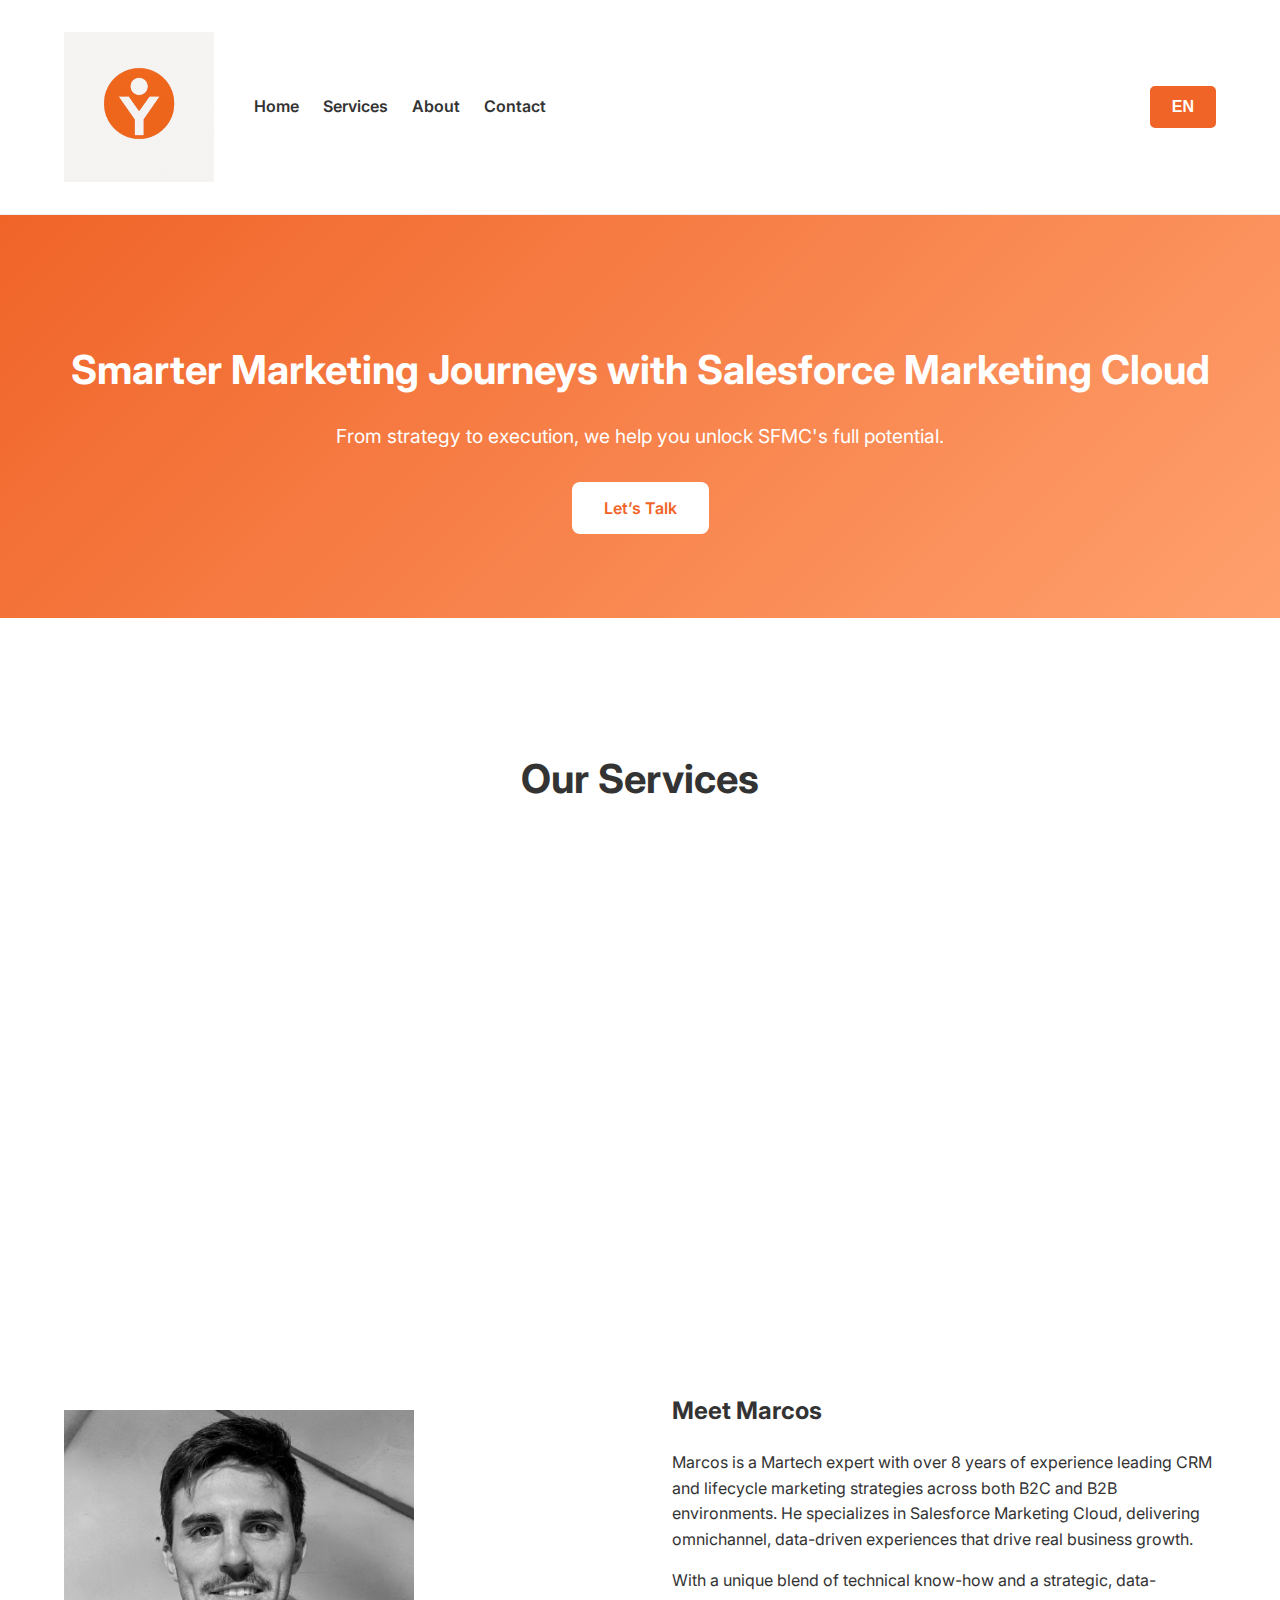
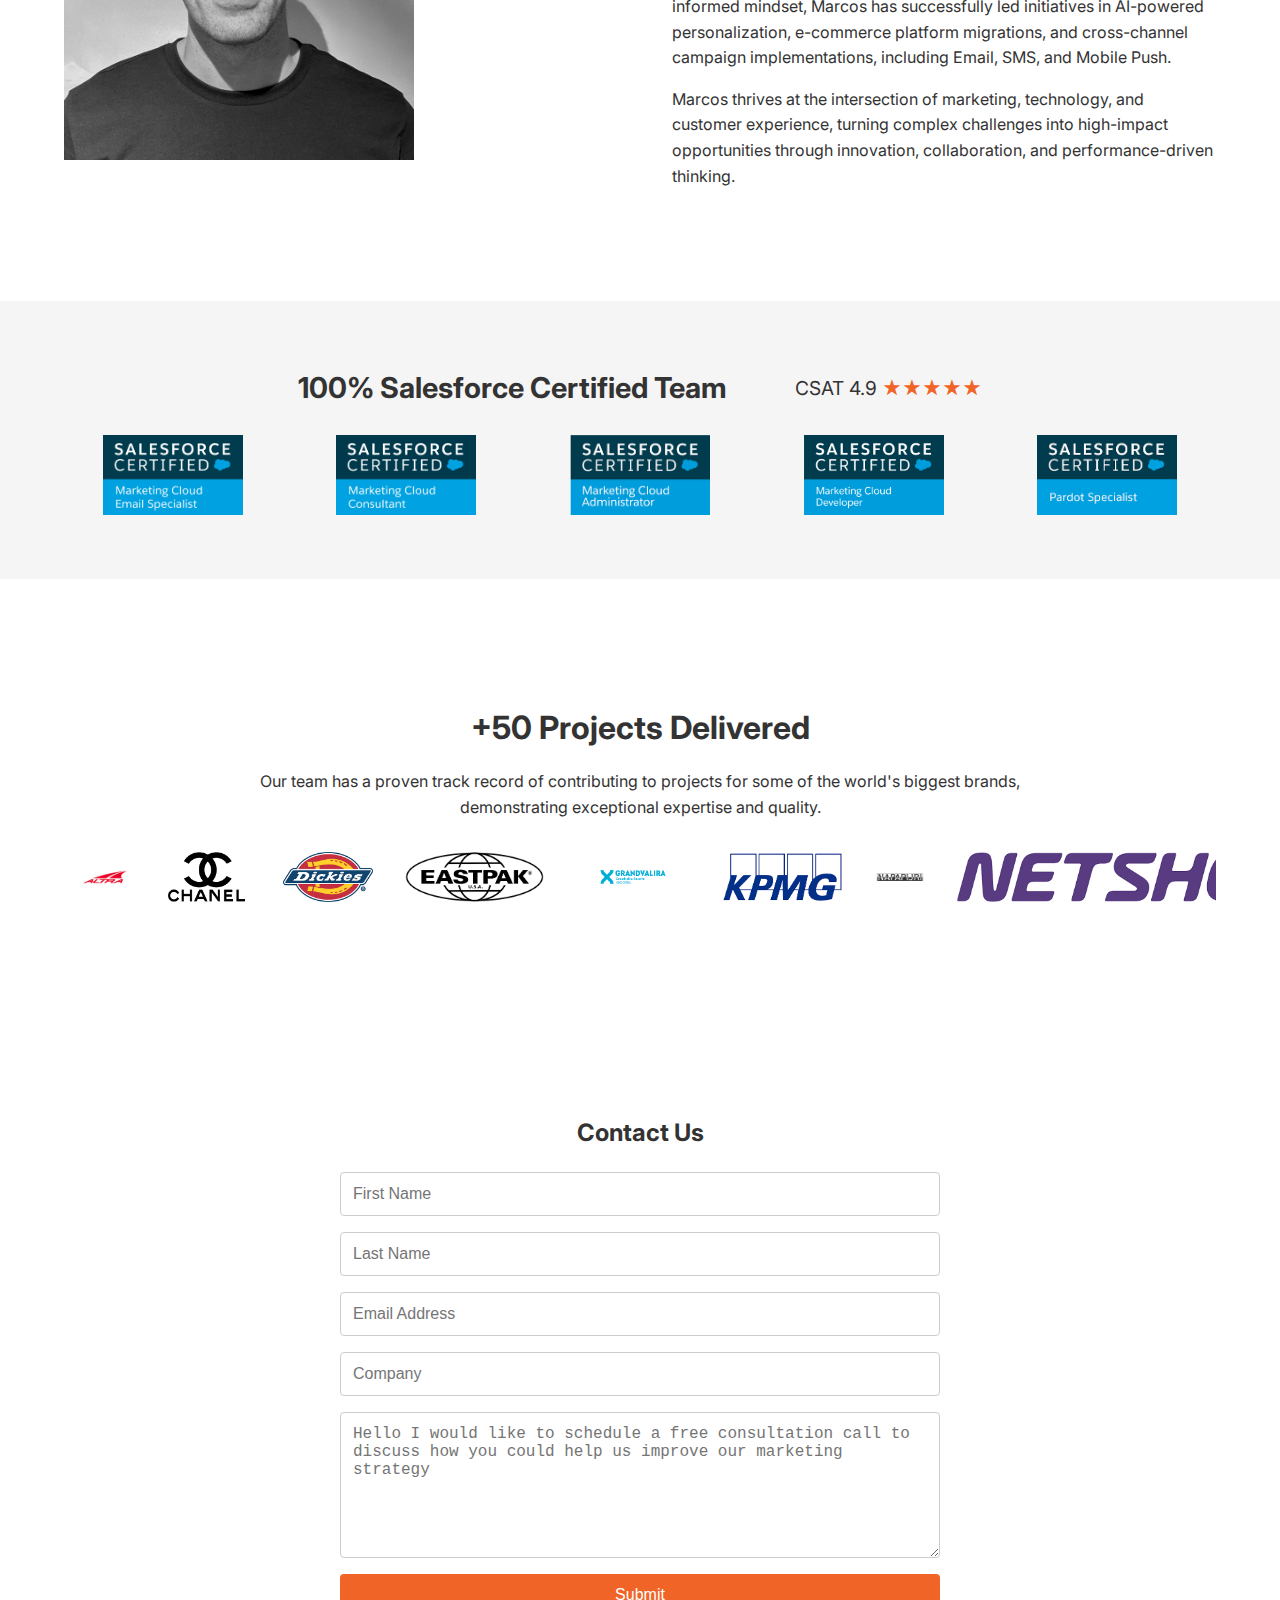
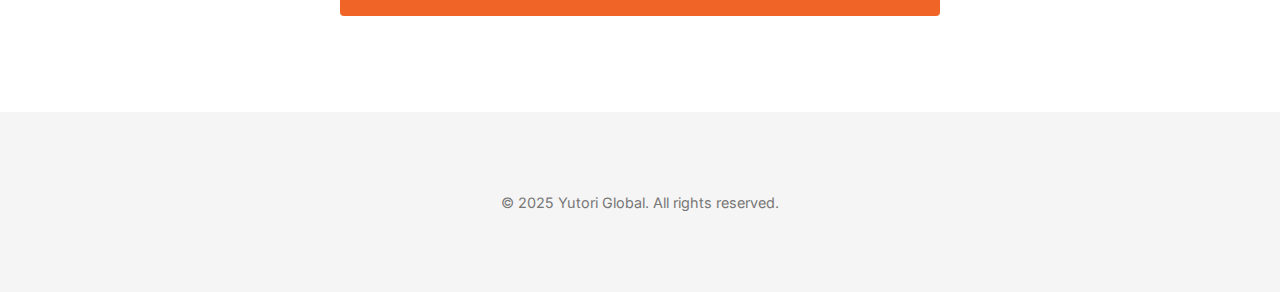
==== index.html @ 1c04e694 "Add files via upload" ====
<!DOCTYPE html>
<html lang="en">
<head>
  <meta charset="UTF-8" />
  <meta name="viewport" content="width=device-width, initial-scale=1.0" />
  <title>Yutori Global</title>
  <!-- Favicon -->
  <link rel="icon" href="assets/Yutori-Global-Logo.png" type="image/png">
  <link rel="stylesheet" href="style.css" />
  <link href="https://fonts.googleapis.com/css2?family=Inter:wght@400;600;700&display=swap" rel="stylesheet">
  <link rel="stylesheet" href="https://cdnjs.cloudflare.com/ajax/libs/font-awesome/6.5.0/css/all.min.css" />
</head>
<body>
  <header>
    <div class="container header-container">
      <img src="assets/Yutori-Global-Logo.png" alt="Yutori Global Logo" class="logo" />
      <nav class="nav">
        <ul class="nav-links">
          <li><a href="#home" data-en="Home" data-es="Inicio">Home</a></li>
          <li><a href="#services" data-en="Services" data-es="Servicios">Services</a></li>
          <li><a href="#about" data-en="About" data-es="Acerca de">About</a></li>
          <li><a href="#contact" data-en="Contact" data-es="Contacto">Contact</a></li>
        </ul>
      </nav>
      <!-- Hamburger Menu Toggle (visible in mobile) -->
      <button class="menu-toggle"><i class="fas fa-bars"></i></button>
      <!-- Language Dropdown -->
      <div class="language-dropdown">
        <button class="dropdown-toggle">EN</button>
        <div class="dropdown-menu">
          <a href="index.html" data-lang="en">English</a>
          <a href="index-es.html" data-lang="es">Español</a>
        </div>
      </div>
    </div>
  </header>

  <!-- HERO SECTION -->
  <section id="home" class="hero">
    <div class="container">
      <h1>
        <!-- Desktop tagline -->
        <span class="hero-text desktop">
          Smarter Marketing Journeys with <span class="highlight" data-en="Salesforce Marketing Cloud" data-es="Salesforce Marketing Cloud">Salesforce Marketing Cloud</span>
        </span>
        <!-- Mobile tagline -->
        <span class="hero-text mobile">
          Smarter Experiences with SFMC
        </span>
      </h1>
      <p data-en="From strategy to execution, we help you unlock SFMC's full potential." data-es="Desde la estrategia hasta la ejecución, te ayudamos a desbloquear todo el potencial de SFMC.">
        From strategy to execution, we help you unlock SFMC's full potential.
      </p>
      <!-- Mobile break for CTA -->
      <br class="mobile-only">
      <!-- "Let's Talk" now scrolls to Contact section -->
      <a href="#contact" class="cta-btn" data-en="Let’s Talk" data-es="Hablemos">
        Let’s Talk
      </a>
    </div>
  </section>

  <!-- SERVICES SECTION (Three cards on desktop) -->
  <section id="services" class="services">
    <div class="container">
      <h2 class="big-title" data-en="Our Services" data-es="Nuestros Servicios">Our Services</h2>
      <div class="service-boxes">
        <div class="service">
          <i class="fas fa-lightbulb service-icon"></i>
          <h3 data-en="SFMC Consulting" data-es="Consultoría SFMC">SFMC Consulting</h3>
          <p data-en="Strategic advice on implementation, product selection, integrations, and customer journey design." data-es="Asesoría estratégica en implementación, selección de productos, integraciones y diseño de recorridos del cliente.">
            Strategic advice on implementation, product selection, integrations, and customer journey design.
          </p>
        </div>
        <div class="service">
          <i class="fas fa-tools service-icon"></i>
          <h3 data-en="Hands-on Implementation" data-es="Implementación Práctica">Hands-on Implementation</h3>
          <p data-en="Journey building, email development, AMPscript, data modeling, and marketing automation setup." data-es="Construcción de recorridos, desarrollo de correos electrónicos, AMPscript, modelado de datos y configuración de automatización de marketing.">
            Journey building, email development, AMPscript, data modeling, and marketing automation setup.
          </p>
        </div>
        <div class="service">
          <i class="fas fa-chalkboard-teacher service-icon"></i>
          <h3 data-en="SFMC Training" data-es="Capacitación SFMC">SFMC Training</h3>
          <p data-en="Training programs designed to empower your team to get the most out of Salesforce Marketing Cloud, ensuring effective and efficient use of the platform." data-es="Programas de capacitación para empoderar a tu equipo a sacar el máximo provecho de Salesforce Marketing Cloud.">
            Training programs designed to empower your team to get the most out of Salesforce Marketing Cloud, ensuring effective and efficient use of the platform.
          </p>
        </div>
      </div>
    </div>
  </section>

  <!-- MEET MARCOS SECTION (Two-column layout on desktop) -->
  <section class="marcos-bio">
    <div class="container bio-container">
      <div class="bio-image">
        <img src="assets/MFB Photo.jpg" alt="Marcos Fontan Balestra" />
      </div>
      <div class="bio-text">
        <h2 data-en="Meet Marcos" data-es="Conoce a Marcos">Meet Marcos</h2>
        <p>
          Marcos is a Martech expert with over 8 years of experience leading CRM and lifecycle marketing strategies across both B2C and B2B environments. He specializes in Salesforce Marketing Cloud, delivering omnichannel, data-driven experiences that drive real business growth.
        </p>
        <p>
          With a unique blend of technical know-how and a strategic, data-informed mindset, Marcos has successfully led initiatives in AI-powered personalization, e-commerce platform migrations, and cross-channel campaign implementations, including Email, SMS, and Mobile Push.
        </p>
        <p>
          Marcos thrives at the intersection of marketing, technology, and customer experience, turning complex challenges into high-impact opportunities through innovation, collaboration, and performance-driven thinking.
        </p>
      </div>
    </div>
  </section>

  <!-- CERTIFICATIONS SECTION -->
  <section class="certifications">
    <div class="container certs-container">
      <div class="cert-header">
        <h2 data-en="100% Salesforce Certified Team" data-es="Equipo 100% Certificado por Salesforce">
          100% Salesforce Certified Team
        </h2>
        <div class="csat">
          <span data-en="CSAT 4.9" data-es="CSAT 4.9">CSAT 4.9</span>
          <span class="stars">★★★★★</span>
        </div>
      </div>
      <div class="cert-images">
        <img src="assets/SFMC Email Specialist.png" alt="Email Specialist" />
        <img src="assets/SFMC Consultant.png" alt="Consultant" />
        <img src="assets/SFMC Administrator.png" alt="Administrator" />
        <img src="assets/SFMC Developer.png" alt="Developer" />
        <img src="assets/SFMC Pardot Specialist.png" alt="Pardot Specialist" />
      </div>
    </div>
  </section>

  <!-- PROJECTS CAROUSEL SECTION -->
  <section class="projects">
    <div class="container">
      <h2 data-en="+50 Projects Delivered" data-es="Más de 50 Proyectos Realizados">
        +50 Projects Delivered
      </h2>
      <p data-en="Our team has a proven track record of contributing to projects for some of the world's biggest brands, demonstrating exceptional expertise and quality." 
         data-es="Nuestro equipo tiene un historial comprobado de contribuciones en proyectos de algunas de las marcas más reconocidas, demostrando una experiencia y calidad excepcionales.">
        Our team has a proven track record of contributing to projects for some of the world's biggest brands, demonstrating exceptional expertise and quality.
      </p>
      <div class="logo-marquee">
        <div class="logo-track">
          <!-- Original Logos -->
          <img src="assets/AltraLogoImage.png" alt="Altra Logo" />
          <img src="assets/ChanelLogoImage.png" alt="Chanel Logo" />
          <img src="assets/DickiesLogoImage.png" alt="Dickies Logo" />
          <img src="assets/EastpakLogoImage.png" alt="Eastpak Logo" />
          <img src="assets/GrandvaliriaLogoImage.png" alt="Grandvaliria Logo" />
          <img src="assets/KPMGLogoImage.png" alt="KPMG Logo" />
          <img src="assets/NapapijriLogoImage.png" alt="Napapijri Logo" />
          <img src="assets/NetshoesLogoImage.png" alt="Netshoes Logo" />
          <img src="assets/OmronLogoImage.png" alt="Omron Logo" />
          <img src="assets/SmartwoolLogoImage.png" alt="Smartwool Logo" />
          <!-- New Logos -->
          <img src="assets/TheNorthFaceLogoImage.png" alt="The North Face Logo" />
          <img src="assets/TimberlandLogoImage.png" alt="Timberland Logo" />
          <img src="assets/TomTomLogoImage.png" alt="TomTom Logo" />
          <img src="assets/VansLogoImage.png" alt="Vans Logo" />
          <img src="assets/WhirlpoolLogoImage.png" alt="Whirlpool Logo" />
          <!-- Duplicate for continuous loop -->
          <img src="assets/AltraLogoImage.png" alt="Altra Logo" />
          <img src="assets/ChanelLogoImage.png" alt="Chanel Logo" />
          <img src="assets/DickiesLogoImage.png" alt="Dickies Logo" />
          <img src="assets/EastpakLogoImage.png" alt="Eastpak Logo" />
          <img src="assets/GrandvaliriaLogoImage.png" alt="Grandvaliria Logo" />
          <img src="assets/KPMGLogoImage.png" alt="KPMG Logo" />
          <img src="assets/NapapijriLogoImage.png" alt="Napapijri Logo" />
          <img src="assets/NetshoesLogoImage.png" alt="Netshoes Logo" />
          <img src="assets/OmronLogoImage.png" alt="Omron Logo" />
          <img src="assets/SmartwoolLogoImage.png" alt="Smartwool Logo" />
          <img src="assets/TheNorthFaceLogoImage.png" alt="The North Face Logo" />
          <img src="assets/TimberlandLogoImage.png" alt="Timberland Logo" />
          <img src="assets/TomTomLogoImage.png" alt="TomTom Logo" />
          <img src="assets/VansLogoImage.png" alt="Vans Logo" />
          <img src="assets/WhirlpoolLogoImage.png" alt="Whirlpool Logo" />
        </div>
      </div>
    </div>
  </section>

  <!-- CONTACT SECTION WITH FORMSPREE -->
  <section id="contact" class="contact">
    <div class="container">
      <h2 data-en="Contact Us" data-es="Contáctanos">Contact Us</h2>
      <form action="https://formspree.io/f/xgvadqjg" method="POST" class="contact-form">
        <div class="form-group">
          <input type="text" name="first_name" placeholder="First Name" required>
        </div>
        <div class="form-group">
          <input type="text" name="last_name" placeholder="Last Name" required>
        </div>
        <div class="form-group">
          <input type="email" name="email" placeholder="Email Address" required>
        </div>
        <div class="form-group">
          <input type="text" name="company" placeholder="Company" required>
        </div>
        <div class="form-group">
          <textarea name="message" maxlength="200" placeholder="Hello I would like to schedule a free consultation call to discuss how you could help us improve our marketing strategy" required></textarea>
        </div>
        <button type="submit">Submit</button>
      </form>
    </div>
  </section>

  <footer>
    <div class="container footer-container">
      <p>&copy; 2025 Yutori Global. All rights reserved.</p>
    </div>
  </footer>

  <!-- Mobile Menu Toggle Script -->
  <script>
    const menuToggle = document.querySelector(".menu-toggle");
    const navUl = document.querySelector(".nav-links");
    menuToggle.addEventListener("click", () => {
      navUl.classList.toggle("active");
    });
    
    // Close the mobile menu when a nav link is clicked
    const navLinks = document.querySelectorAll(".nav-links a");
    navLinks.forEach(link => {
      link.addEventListener("click", () => {
        navUl.classList.remove("active");
      });
    });
  </script>
</body>
</html>
---- style.css ----
/* Smooth scrolling and fixed header offset */
html {
    scroll-behavior: smooth;
    scroll-padding-top: 150px;
  }
  
  /* Language Dropdown Styling */
  .language-dropdown {
    position: relative;
    display: inline-block;
  }
  .language-dropdown .dropdown-toggle {
    padding: 10px 20px;
    font-size: 1rem;
    font-weight: 600;
    color: #fff;
    background-color: #f06428;
    border: 2px solid #f06428;
    border-radius: 5px;
    cursor: pointer;
  }
  .language-dropdown .dropdown-menu {
    display: none;
    position: absolute;
    right: 0;
    background-color: #fff;
    min-width: 120px;
    box-shadow: 0 4px 8px rgba(0,0,0,0.1);
    z-index: 1000;
  }
  .language-dropdown .dropdown-menu a {
    display: block;
    padding: 10px;
    color: #333;
    text-decoration: none;
  }
  .language-dropdown .dropdown-menu a:hover {
    background-color: #f06428;
    color: #fff;
  }
  .language-dropdown:hover .dropdown-menu {
    display: block;
  }
  
  /* General Styles */
  body {
    margin: 0;
    font-family: 'Inter', sans-serif;
    background: #ffffff;
    color: #333;
    line-height: 1.6;
  }
  .container {
    width: 90%;
    max-width: 1200px;
    margin: 0 auto;
    padding: 2rem 0;
  }
  
  /* Header */
  header {
    background: #fff;
    border-bottom: 1px solid #eee;
    position: sticky;
    top: 0;
    z-index: 1000;
  }
  .header-container {
    display: flex;
    justify-content: space-between;
    align-items: center;
  }
  .logo {
    height: 150px;
    width: 150px;
  }
  @media (max-width: 767px) {
    .logo {
      height: 100px;
      width: 100px;
    }
  }
  
  /* Navigation */
  .nav {
    flex: 1;
  }
  .nav-links {
    list-style: none;
    display: flex;
    gap: 1.5rem;
  }
  .nav-links a {
    text-decoration: none;
    color: #333;
    font-weight: 600;
  }
  .nav-links a:hover {
    color: #f06428;
    text-decoration: underline;
  }
  /* Hamburger Menu */
  .menu-toggle {
    display: none;
    background: none;
    border: none;
    font-size: 1.5rem;
    cursor: pointer;
  }
  @media (max-width: 767px) {
    .menu-toggle {
      display: block;
    }
    .nav-links {
      display: none;
      flex-direction: column;
      position: absolute;
      top: 100%;
      left: 0;
      width: 100%;
      background: #fff;
      padding: 1rem 0;
      border-top: 1px solid #eee;
    }
    .nav-links.active {
      display: flex;
    }
  }
  
  /* Hero Section */
  .hero {
    background: linear-gradient(135deg, #f06428, #ffa06d);
    color: #fff;
    padding: 4rem 0;
    text-align: center;
  }
  .hero h1 {
    font-size: 2.5rem;
    margin-bottom: 1rem;
  }
  .hero p {
    font-size: 1.2rem;
  }
  .hero-text.mobile {
    display: none;
  }
  @media (max-width: 767px) {
    .hero-text.desktop {
      display: none;
    }
    .hero-text.mobile {
      display: inline;
      font-size: 2rem;
    }
    /* Additional break before CTA on mobile */
    .mobile-only {
      display: block;
    }
  }
  .cta-btn {
    margin-top: 1rem;
    padding: 1rem 2rem;
    background: #fff;
    color: #f06428;
    border-radius: 8px;
    font-weight: 600;
    text-decoration: none;
    transition: background 0.3s, color 0.3s;
  }
  .cta-btn:hover {
    background: #f06428;
    color: #fff;
  }
  
  /* Services Section */
  .services {
    background: #fff;
    padding: 4rem 0;
    text-align: center;
  }
  .big-title {
    font-size: 2.5rem;
    margin-bottom: 2rem;
  }
  .service-boxes {
    display: flex;
    flex-direction: column;
    gap: 2rem;
    margin-top: 2rem;
    opacity: 0;
    transform: translateY(20px);
    animation: fadeSlideUp 1s ease forwards;
  }
  @keyframes fadeSlideUp {
    to {
      opacity: 1;
      transform: translateY(0);
    }
  }
  .service {
    background: #f9f9f9;
    padding: 2rem;
    border-radius: 12px;
    box-shadow: 0 2px 6px rgba(0,0,0,0.05);
    transition: transform 0.3s ease, box-shadow 0.3s ease;
  }
  .service:hover {
    transform: translateY(-5px);
    box-shadow: 0 4px 12px rgba(0,0,0,0.1);
  }
  .service-icon {
    font-size: 3rem;
    color: #f06428;
    margin-bottom: 1rem;
  }
  .service h3 {
    color: #f06428;
    margin-bottom: 1rem;
  }
  /* Desktop: three-column layout for services */
  @media (min-width: 768px) {
    .service-boxes {
      flex-direction: row;
      gap: 2rem;
    }
    .service {
      flex: 1;
    }
  }
  
  /* Marcos Bio Section (Two-column on desktop) */
  .marcos-bio {
    padding: 4rem 0;
  }
  .bio-container {
    display: flex;
    flex-direction: column;
    align-items: center;
    text-align: left;
    gap: 2rem;
  }
  @media (min-width: 768px) {
    .bio-container {
      flex-direction: row;
      justify-content: space-between;
    }
    .bio-image, .bio-text {
      flex: 1;
    }
    .bio-image img {
      width: 350px;
      height: 350px;
      object-fit: cover;
    }
    .bio-text {
      padding-left: 2rem;
    }
  }
  /* Mobile adjustment for Marcos Bio: smaller image */
  @media (max-width: 767px) {
    .bio-image img {
      width: 200px;
      height: 200px;
    }
  }
  
  /* Certifications Section */
  .certifications {
    background: #f5f5f5;
    padding: 2rem 0;
    text-align: center;
  }
  .certs-container {
    display: flex;
    flex-direction: column;
    gap: 1rem;
  }
  /* Increase desktop gap between title and CSAT to 1.8cm */
  .cert-header {
    display: flex;
    align-items: center;
    justify-content: center;
    gap: 1.8cm;
    margin-bottom: 0.5rem;
  }
  .cert-header h2 {
    margin: 0;
    font-size: 1.8rem;
  }
  .csat {
    display: flex;
    align-items: center;
    font-size: 1.2rem;
    margin: 0;
  }
  .csat .stars {
    margin-left: 0.3rem;
    color: #f06428;
  }
  /* Certifications images as cards */
  .cert-images {
    display: flex;
    flex-wrap: wrap;
    justify-content: center;
    gap: 1rem;
  }
  .cert-images img {
    height: 80px;
    object-fit: contain;
    flex: 1 1 100px;
  }
  /* Mobile: grid layout with 2 columns for certifications */
  @media (max-width: 767px) {
    .cert-images {
      display: grid;
      grid-template-columns: repeat(2, 1fr);
      gap: 1rem;
    }
    .cert-images img:nth-child(odd):last-child {
      grid-column: 1 / span 2;
      justify-self: center;
    }
    .cert-header {
      flex-direction: column;
      align-items: center;
      gap: 0.5rem;
    }
  }
  
  /* Projects Carousel Section */
  .projects {
    background: #fff;
    padding: 4rem 0;
    text-align: center;
  }
  .projects h2 {
    font-size: 2rem;
    margin-bottom: 1rem;
  }
  .projects p {
    max-width: 800px;
    margin: 0 auto 2rem;
  }
  .logo-marquee {
    overflow: hidden;
    position: relative;
  }
  .logo-track {
    display: flex;
    align-items: center;
    width: max-content;
    animation: scrollLogo 20s linear infinite;
  }
  .logo-track img {
    margin: 0 1rem;
    height: 50px;
    object-fit: contain;
  }
  @keyframes scrollLogo {
    0% { transform: translateX(0); }
    100% { transform: translateX(-50%); }
  }
  @media (max-width: 767px) {
    .logo-track {
      animation-duration: 20s;
    }
    .logo-track img {
      margin: 0 0.5rem;
      height: 40px;
    }
  }
  
  /* About Section (Cards styled, three columns on desktop) */
  .about {
    background: #f5f5f5;
    padding: 4rem 0;
    text-align: center;
  }
  .about-grid {
    display: flex;
    flex-direction: column;
    gap: 2rem;
    margin-top: 2rem;
  }
  .about-block {
    background: #fff;
    padding: 2.5rem;
    border-radius: 12px;
    box-shadow: 0 4px 8px rgba(0,0,0,0.1);
  }
  .about-block h3 {
    color: #f06428;
    margin-bottom: 1rem;
  }
  .about p {
    margin: 0;
  }
  @media (min-width: 768px) {
    .about-grid {
      flex-direction: row;
      justify-content: space-between;
    }
    .about-block {
      flex: 1 1 calc(33.333% - 1rem);
    }
  }
  
  /* Contact Section (Form styling) */
  .contact {
    background: #fff;
    padding: 4rem 0;
    text-align: center;
  }
  .contact-form {
    max-width: 600px;
    margin: 0 auto;
    display: grid;
    gap: 1rem;
  }
  .contact-form .form-group {
    display: flex;
    flex-direction: column;
  }
  .contact-form input,
  .contact-form textarea {
    padding: 0.75rem;
    border: 1px solid #ccc;
    border-radius: 4px;
    font-size: 1rem;
  }
  .contact-form textarea {
    resize: vertical;
    min-height: 120px;
  }
  .contact-form button {
    padding: 0.75rem;
    background-color: #f06428;
    color: #fff;
    border: none;
    border-radius: 4px;
    font-size: 1rem;
    cursor: pointer;
    transition: background-color 0.3s;
  }
  .contact-form button:hover {
    background-color: #d9501c;
  }
  
  /* Footer */
  footer {
    background: #f5f5f5;
    text-align: center;
    padding: 2rem 0;
    font-size: 0.9rem;
    color: #777;
  }
  
  /* Reduce white space between sections on mobile by half */
  @media (max-width: 767px) {
    .hero, .services, .marcos-bio, .certifications, .projects, .about, .contact {
      padding: 2rem 0;
    }
  }
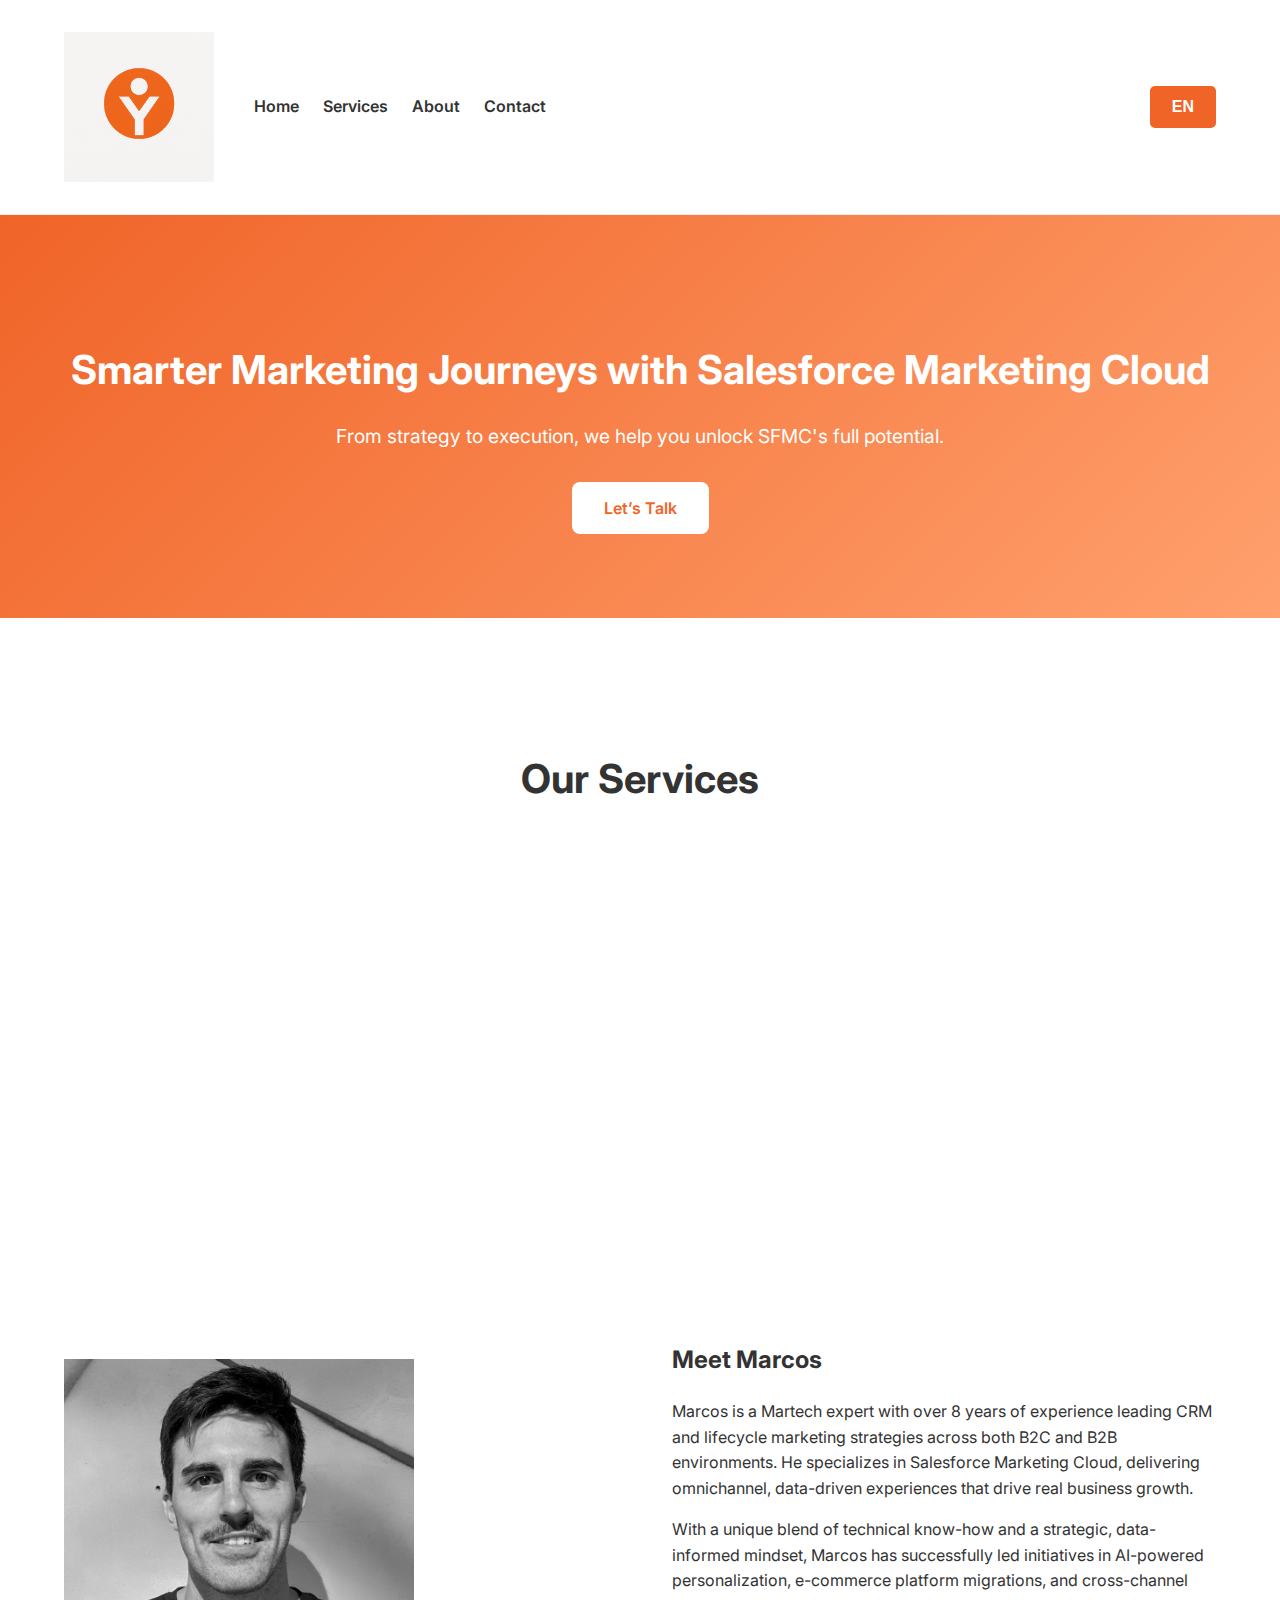
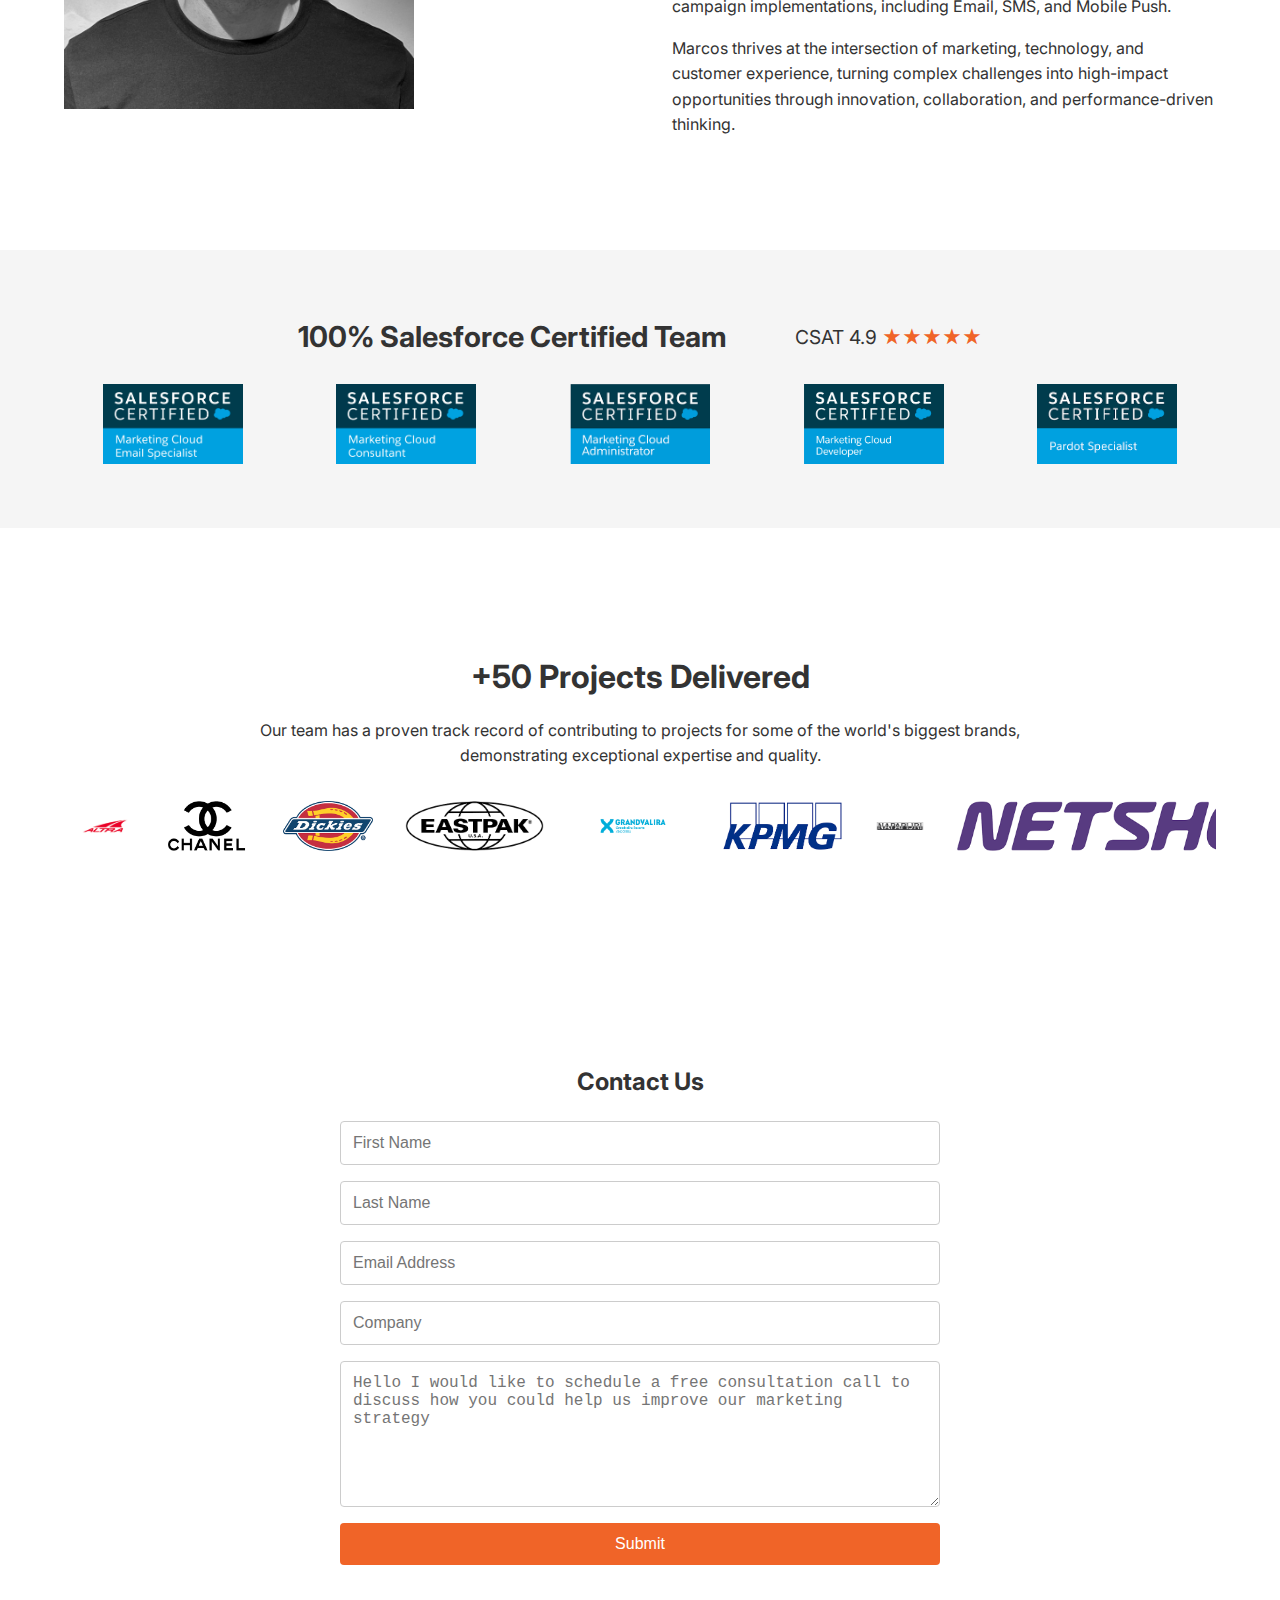
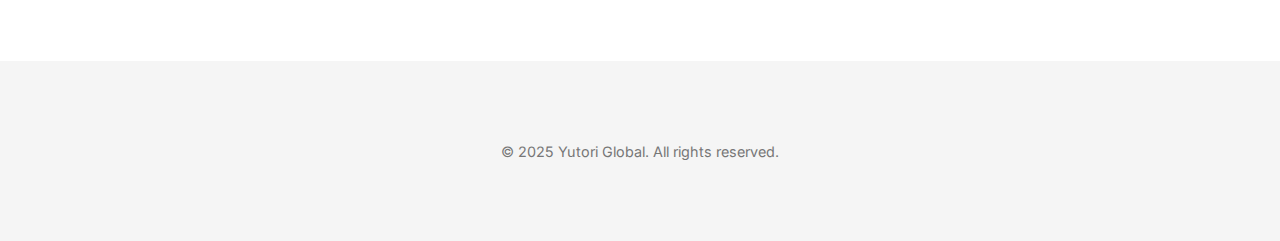
==== commit afefc2b7: "Add files via upload" ====
--- a/index.html
+++ b/index.html
@@ -48,7 +48,8 @@
           Smarter Experiences with SFMC
         </span>
       </h1>
-      <p data-en="From strategy to execution, we help you unlock SFMC's full potential." data-es="Desde la estrategia hasta la ejecución, te ayudamos a desbloquear todo el potencial de SFMC.">
+      <p data-en="From strategy to execution, we help you unlock SFMC's full potential." 
+         data-es="Desde la estrategia hasta la ejecución, te ayudamos a desbloquear todo el potencial de SFMC.">
         From strategy to execution, we help you unlock SFMC's full potential.
       </p>
       <!-- Mobile break for CTA -->
@@ -60,7 +61,7 @@
     </div>
   </section>
 
-  <!-- SERVICES SECTION (Three cards on desktop) -->
+  <!-- SERVICES SECTION (Three cards: Consulting, Implementation, Training) -->
   <section id="services" class="services">
     <div class="container">
       <h2 class="big-title" data-en="Our Services" data-es="Nuestros Servicios">Our Services</h2>
@@ -68,22 +69,25 @@
         <div class="service">
           <i class="fas fa-lightbulb service-icon"></i>
           <h3 data-en="SFMC Consulting" data-es="Consultoría SFMC">SFMC Consulting</h3>
-          <p data-en="Strategic advice on implementation, product selection, integrations, and customer journey design." data-es="Asesoría estratégica en implementación, selección de productos, integraciones y diseño de recorridos del cliente.">
+          <p data-en="Strategic advice on implementation, product selection, integrations, and customer journey design." 
+             data-es="Asesoría estratégica en implementación, selección de productos, integraciones y diseño de recorridos del cliente.">
             Strategic advice on implementation, product selection, integrations, and customer journey design.
           </p>
         </div>
         <div class="service">
           <i class="fas fa-tools service-icon"></i>
           <h3 data-en="Hands-on Implementation" data-es="Implementación Práctica">Hands-on Implementation</h3>
-          <p data-en="Journey building, email development, AMPscript, data modeling, and marketing automation setup." data-es="Construcción de recorridos, desarrollo de correos electrónicos, AMPscript, modelado de datos y configuración de automatización de marketing.">
+          <p data-en="Journey building, email development, AMPscript, data modeling, and marketing automation setup." 
+             data-es="Construcción de recorridos, desarrollo de correos electrónicos, AMPscript, modelado de datos y configuración de automatización de marketing.">
             Journey building, email development, AMPscript, data modeling, and marketing automation setup.
           </p>
         </div>
         <div class="service">
           <i class="fas fa-chalkboard-teacher service-icon"></i>
           <h3 data-en="SFMC Training" data-es="Capacitación SFMC">SFMC Training</h3>
-          <p data-en="Training programs designed to empower your team to get the most out of Salesforce Marketing Cloud, ensuring effective and efficient use of the platform." data-es="Programas de capacitación para empoderar a tu equipo a sacar el máximo provecho de Salesforce Marketing Cloud.">
-            Training programs designed to empower your team to get the most out of Salesforce Marketing Cloud, ensuring effective and efficient use of the platform.
+          <p data-en="Training programs designed to empower your team to get the most out of Salesforce Marketing Cloud." 
+             data-es="Programas de capacitación para empoderar a tu equipo a sacar el máximo provecho de Salesforce Marketing Cloud.">
+            Training programs designed to empower your team to get the most out of Salesforce Marketing Cloud.
           </p>
         </div>
       </div>
--- a/style.css
+++ b/style.css
@@ -256,7 +256,6 @@
       padding-left: 2rem;
     }
   }
-  /* Mobile adjustment for Marcos Bio: smaller image */
   @media (max-width: 767px) {
     .bio-image img {
       width: 200px;
@@ -275,7 +274,7 @@
     flex-direction: column;
     gap: 1rem;
   }
-  /* Increase desktop gap between title and CSAT to 1.8cm */
+  /* Desktop: gap between title and CSAT of 1.8cm */
   .cert-header {
     display: flex;
     align-items: center;
@@ -370,7 +369,7 @@
     }
   }
   
-  /* About Section (Cards styled, three columns on desktop) */
+  /* About Section (Styled as cards, three columns on desktop) */
   .about {
     background: #f5f5f5;
     padding: 4rem 0;
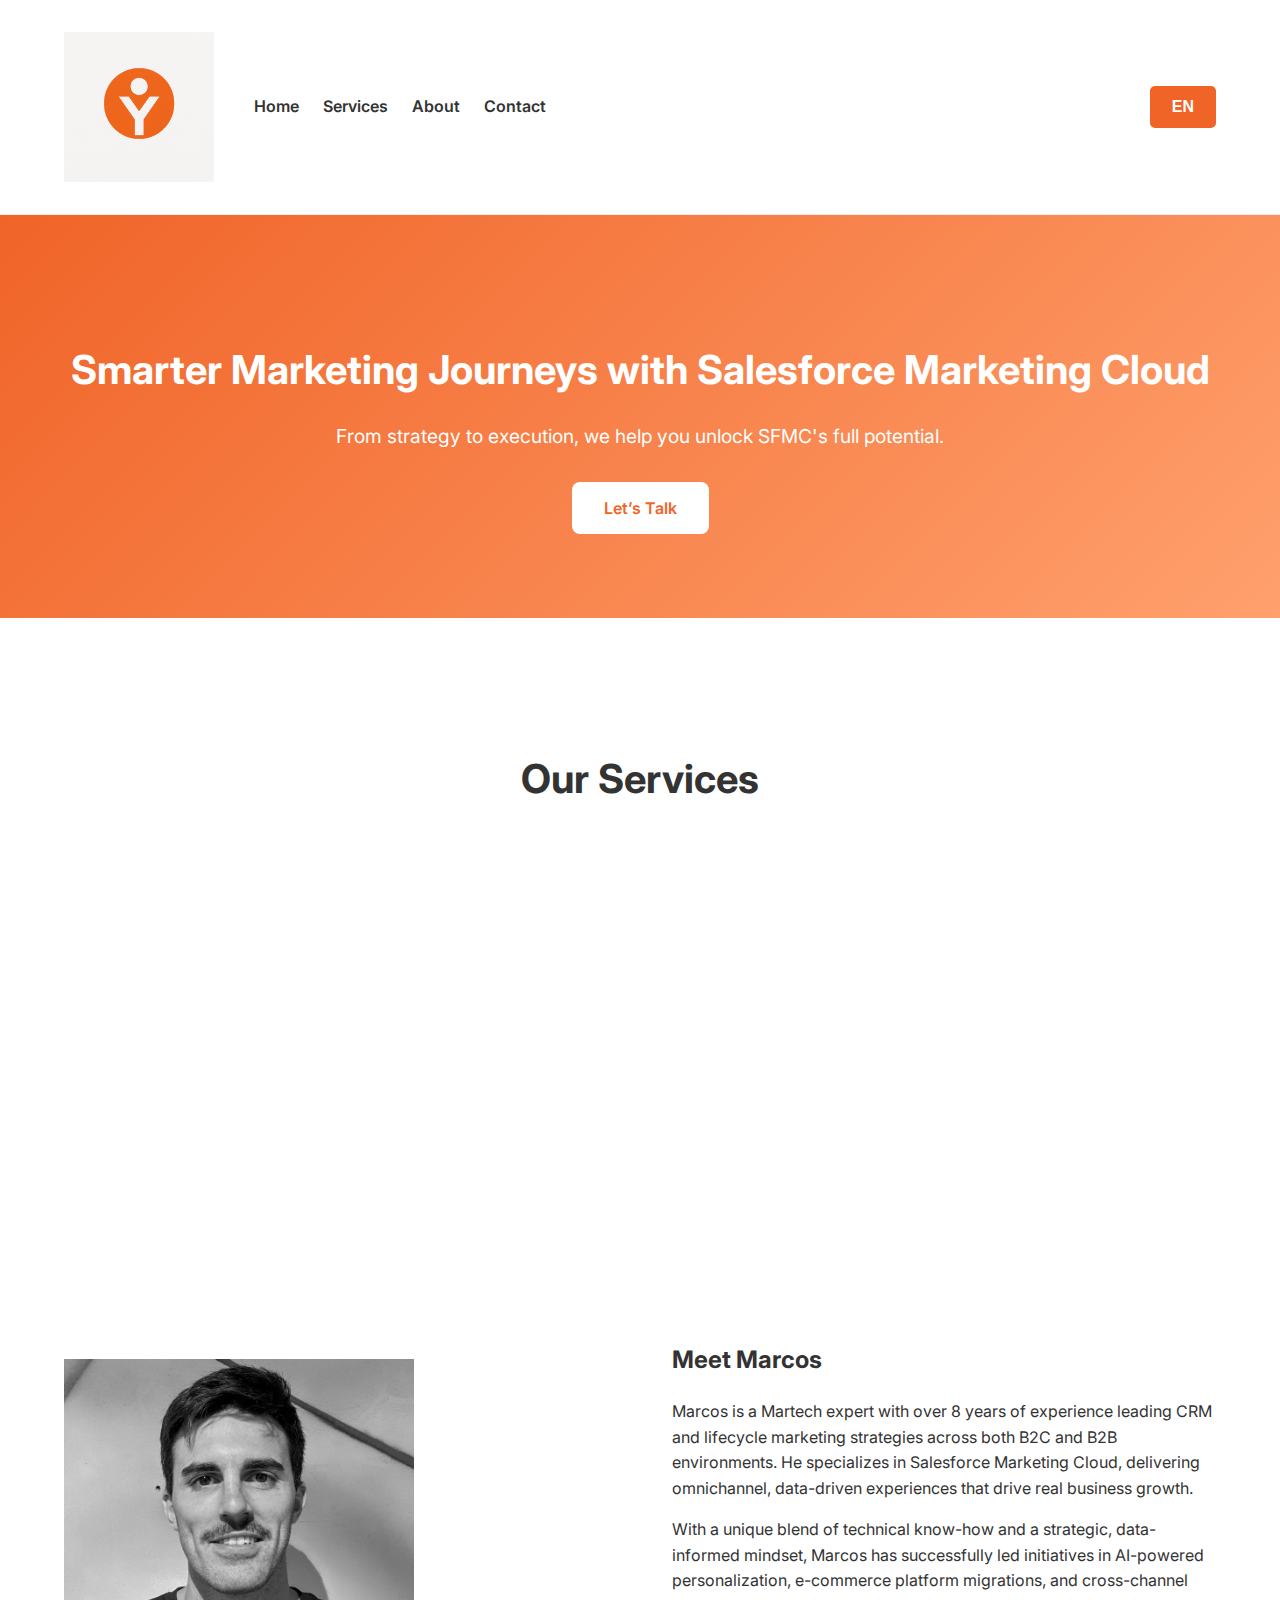
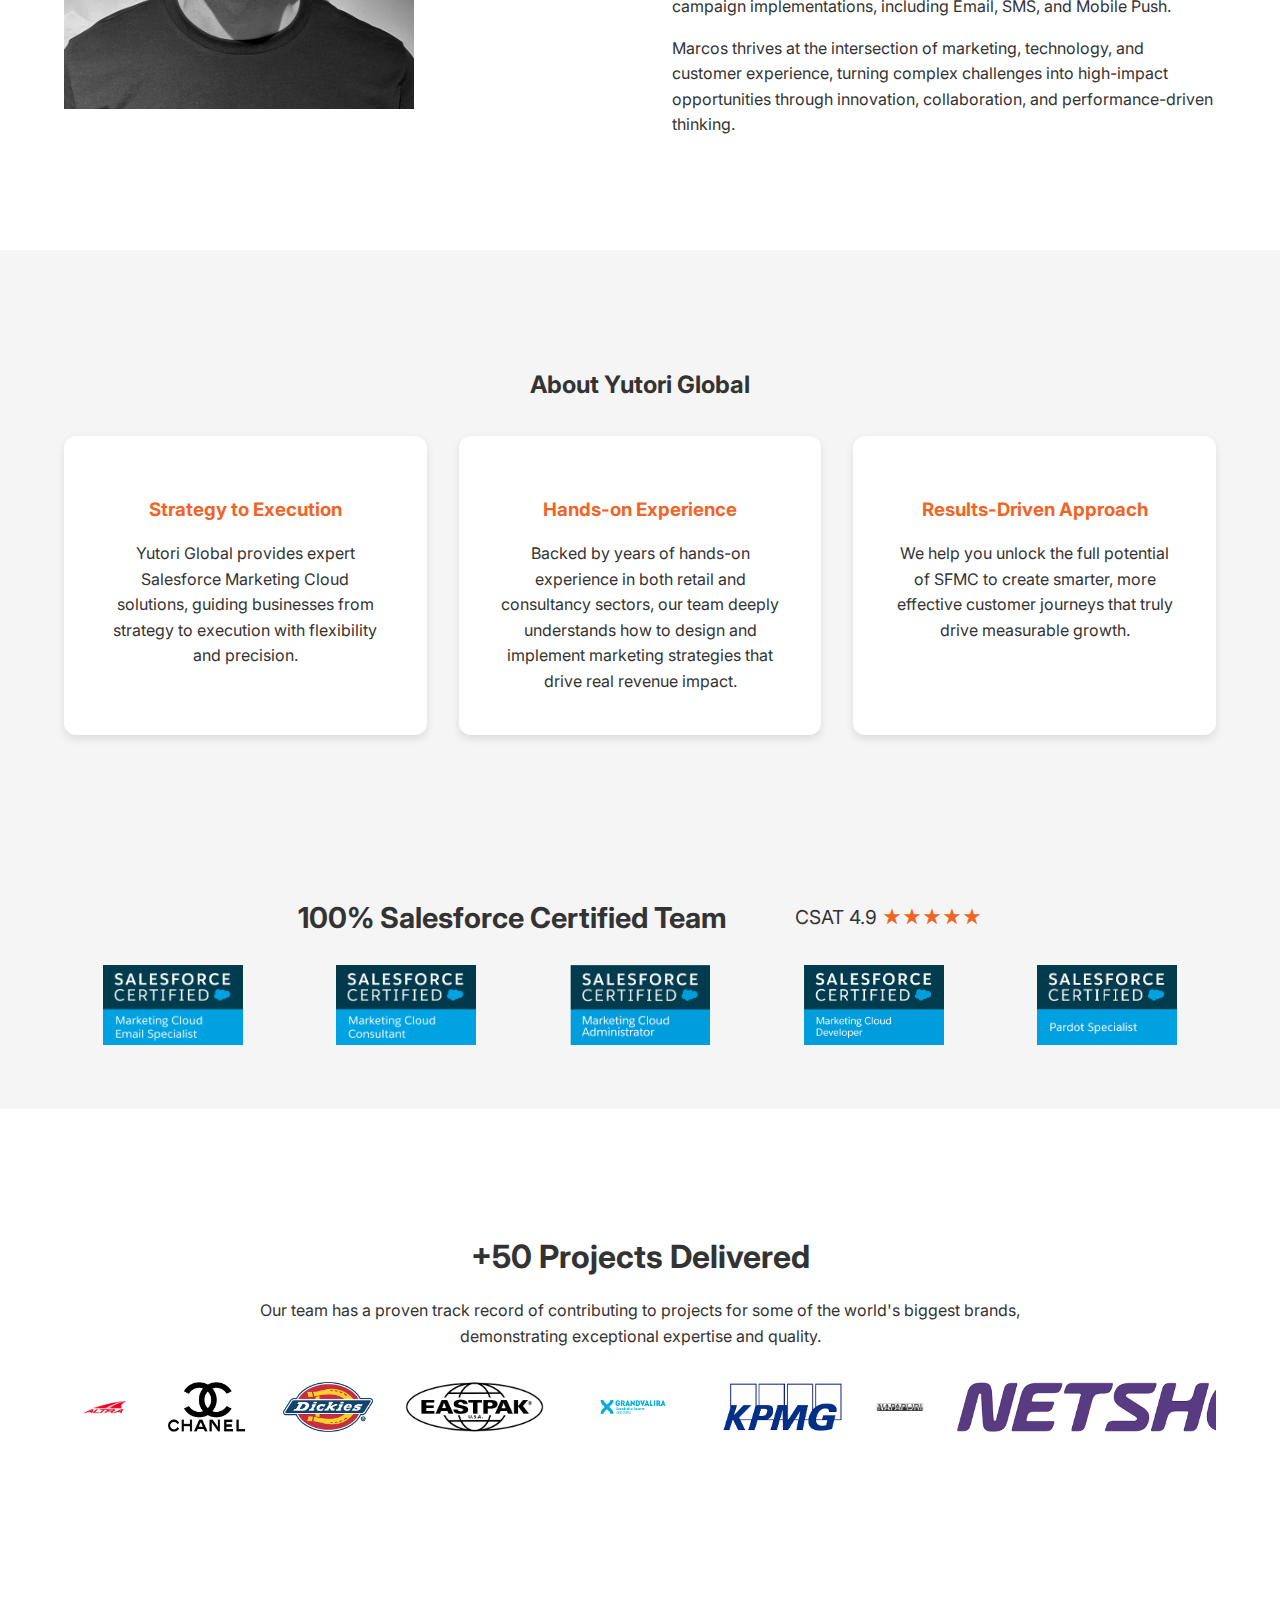
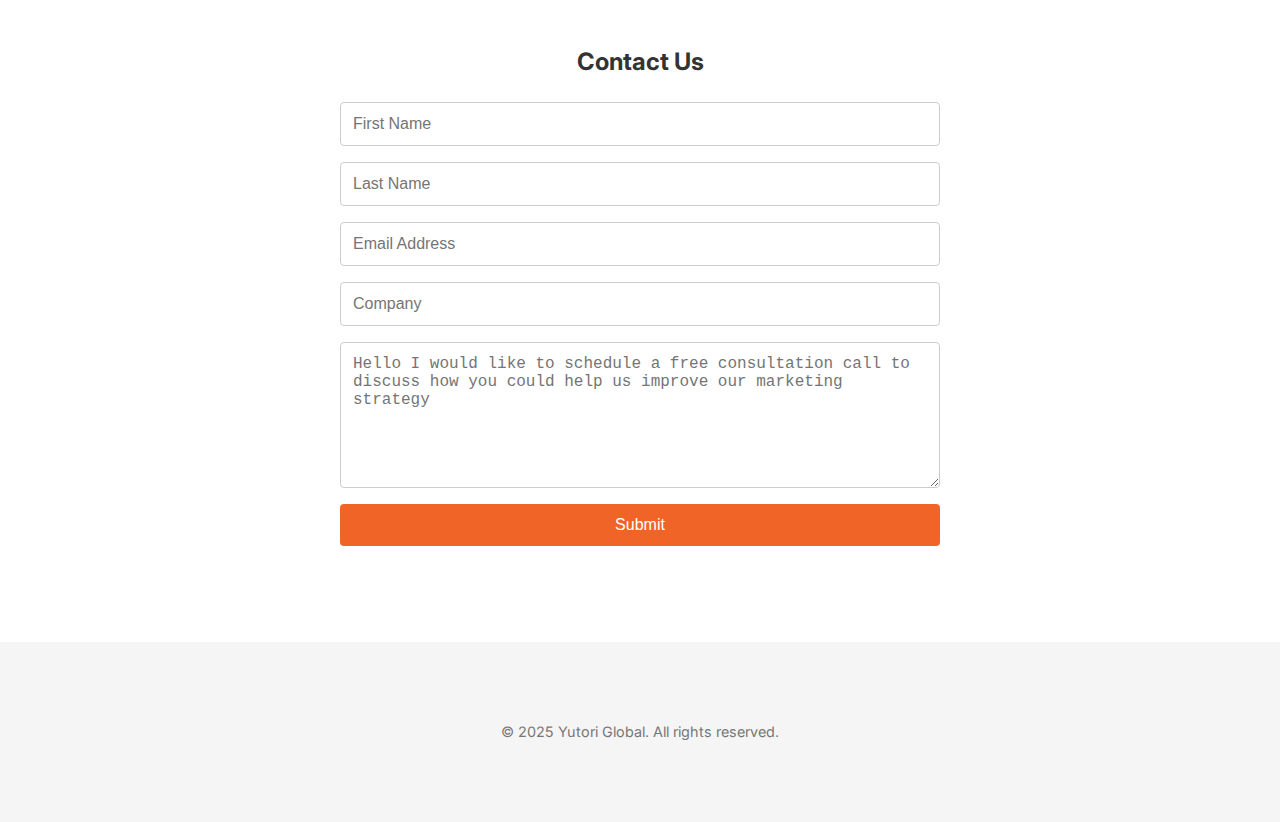
==== commit f32e59b8: "Add files via upload" ====
--- a/index.html
+++ b/index.html
@@ -48,8 +48,7 @@
           Smarter Experiences with SFMC
         </span>
       </h1>
-      <p data-en="From strategy to execution, we help you unlock SFMC's full potential." 
-         data-es="Desde la estrategia hasta la ejecución, te ayudamos a desbloquear todo el potencial de SFMC.">
+      <p data-en="From strategy to execution, we help you unlock SFMC's full potential." data-es="Desde la estrategia hasta la ejecución, te ayudamos a desbloquear todo el potencial de SFMC.">
         From strategy to execution, we help you unlock SFMC's full potential.
       </p>
       <!-- Mobile break for CTA -->
@@ -111,6 +110,36 @@
         <p>
           Marcos thrives at the intersection of marketing, technology, and customer experience, turning complex challenges into high-impact opportunities through innovation, collaboration, and performance-driven thinking.
         </p>
+      </div>
+    </div>
+  </section>
+
+  <!-- ABOUT SECTION (Three cards: Strategy to Execution, Hands-on Experience, Results-Driven Approach) -->
+  <section id="about" class="about">
+    <div class="container">
+      <h2 data-en="About Yutori Global" data-es="Sobre Yutori Global">About Yutori Global</h2>
+      <div class="about-grid">
+        <div class="about-block">
+          <h3 data-en="Strategy to Execution" data-es="Estrategia a Ejecución">Strategy to Execution</h3>
+          <p data-en="Yutori Global provides expert Salesforce Marketing Cloud solutions, guiding businesses from strategy to execution with flexibility and precision." 
+             data-es="Yutori Global proporciona soluciones expertas en Salesforce Marketing Cloud, guiando a las empresas desde la estrategia hasta la ejecución con flexibilidad y precisión.">
+            Yutori Global provides expert Salesforce Marketing Cloud solutions, guiding businesses from strategy to execution with flexibility and precision.
+          </p>
+        </div>
+        <div class="about-block">
+          <h3 data-en="Hands-on Experience" data-es="Experiencia Práctica">Hands-on Experience</h3>
+          <p data-en="Backed by years of hands-on experience in both retail and consultancy sectors, our team deeply understands how to design and implement marketing strategies that drive real revenue impact." 
+             data-es="Respaldados por años de experiencia práctica en sectores minoristas y de consultoría, nuestro equipo entiende profundamente cómo diseñar e implementar estrategias de marketing que generen un impacto real en los ingresos.">
+            Backed by years of hands-on experience in both retail and consultancy sectors, our team deeply understands how to design and implement marketing strategies that drive real revenue impact.
+          </p>
+        </div>
+        <div class="about-block">
+          <h3 data-en="Results-Driven Approach" data-es="Enfoque Orientado a Resultados">Results-Driven Approach</h3>
+          <p data-en="We help you unlock the full potential of SFMC to create smarter, more effective customer journeys that truly drive measurable growth." 
+             data-es="Te ayudamos a desbloquear todo el potencial de SFMC para crear recorridos de clientes más inteligentes y efectivos que realmente impulsen un crecimiento medible.">
+            We help you unlock the full potential of SFMC to create smarter, more effective customer journeys that truly drive measurable growth.
+          </p>
+        </div>
       </div>
     </div>
   </section>
--- a/style.css
+++ b/style.css
@@ -274,7 +274,7 @@
     flex-direction: column;
     gap: 1rem;
   }
-  /* Desktop: gap between title and CSAT of 1.8cm */
+  /* Desktop: gap between title and CSAT increased to 1.8cm */
   .cert-header {
     display: flex;
     align-items: center;
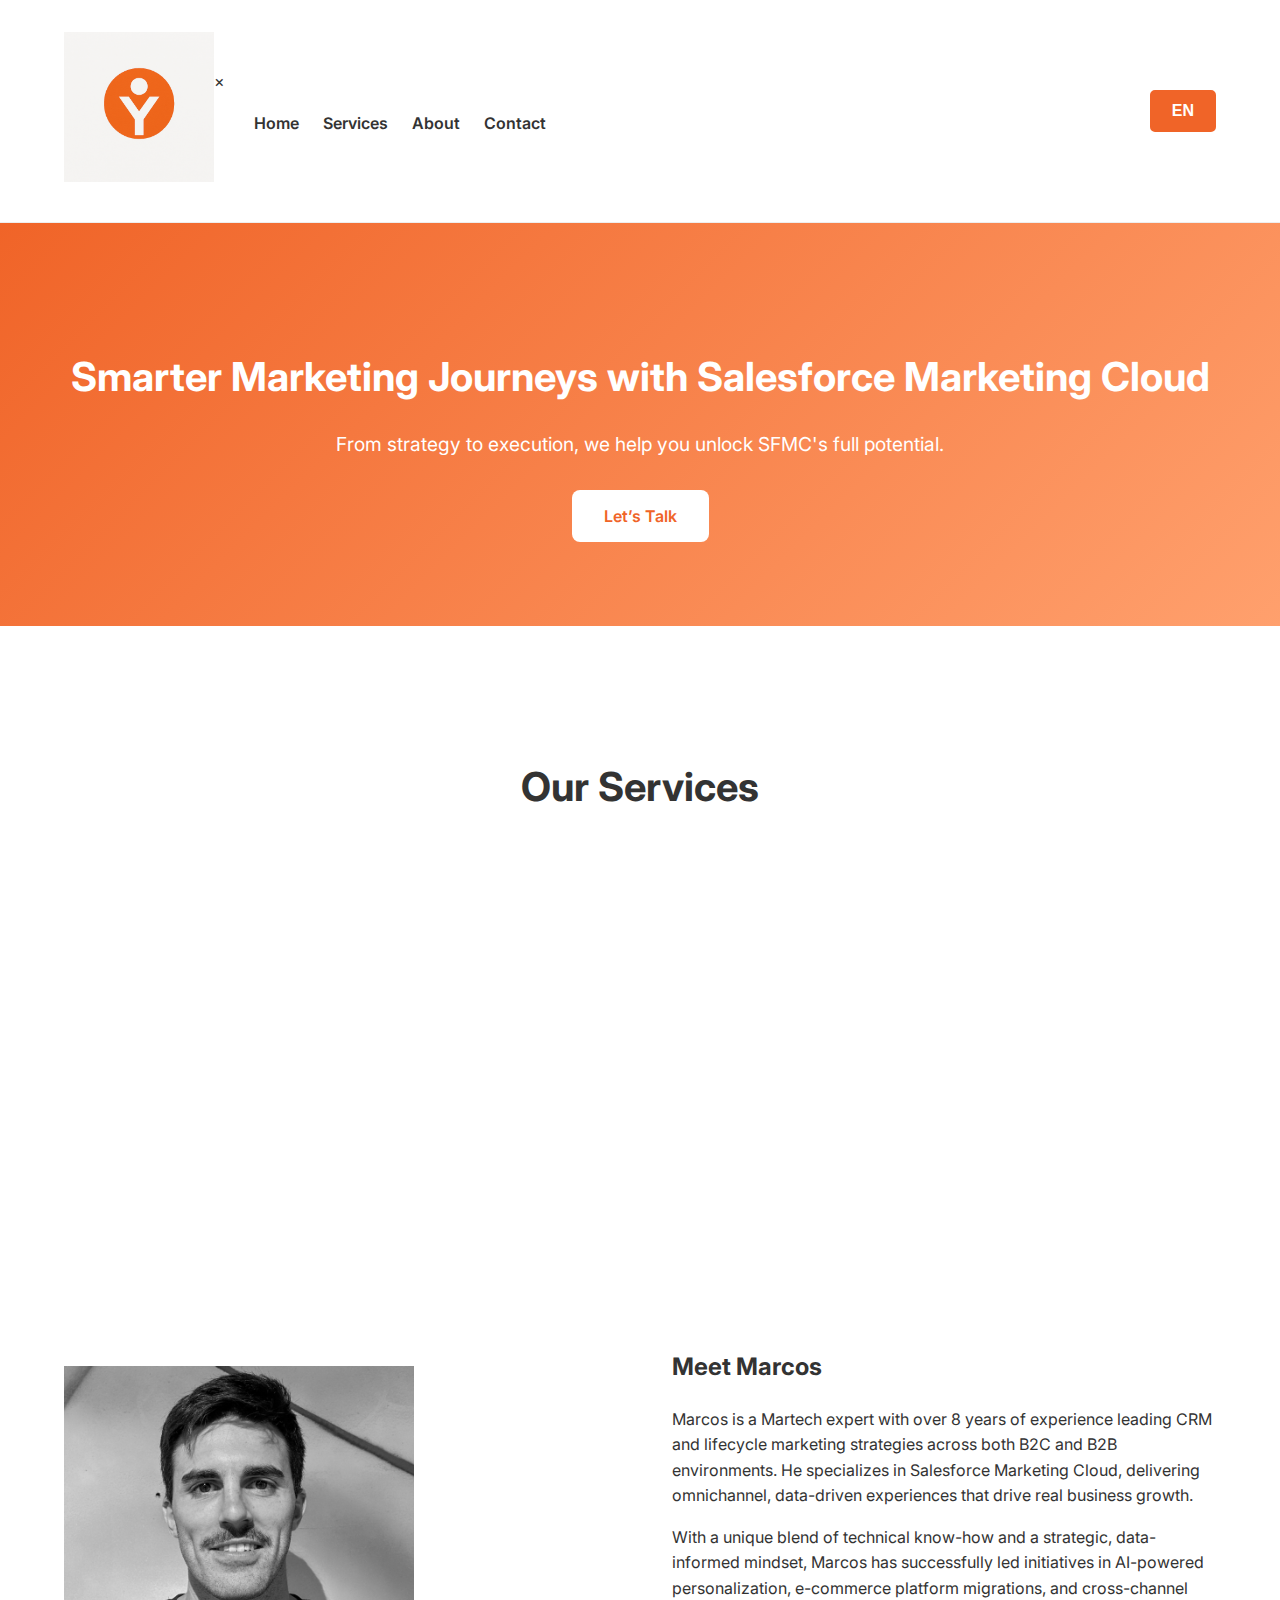
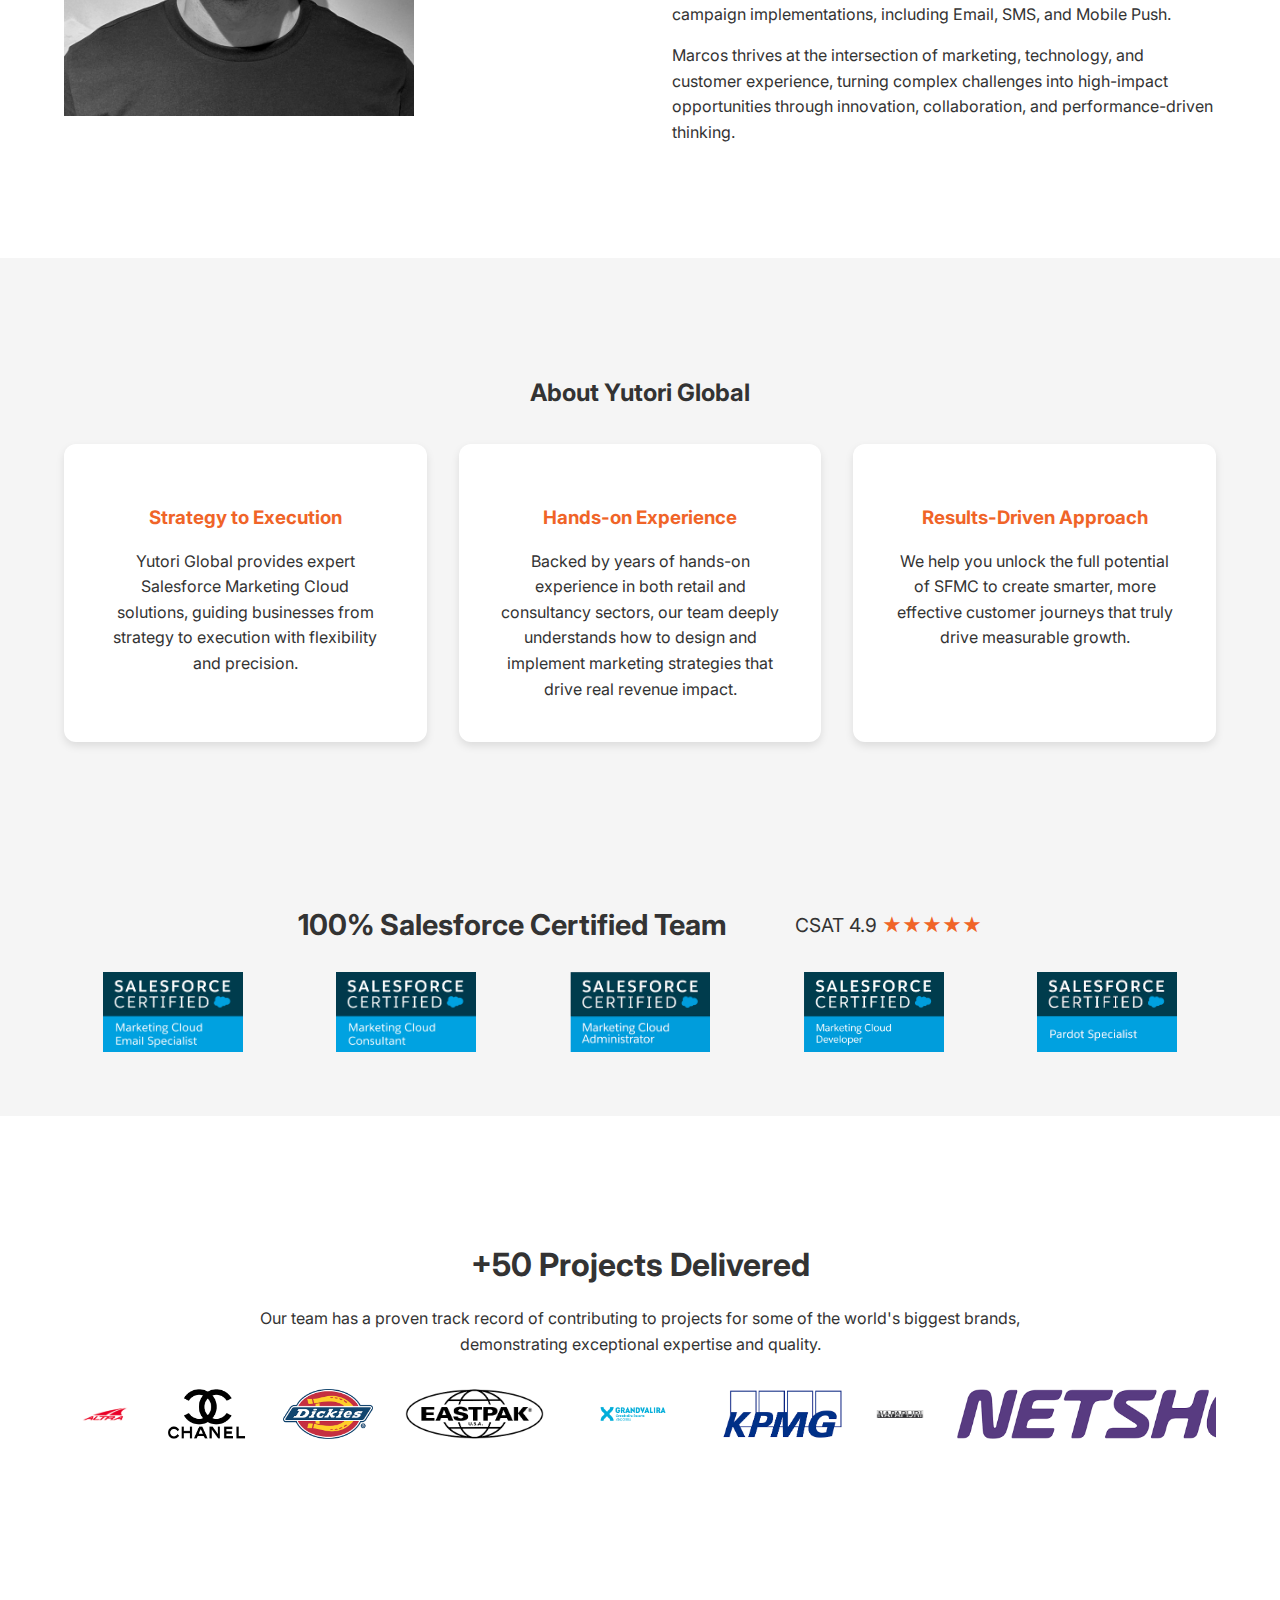
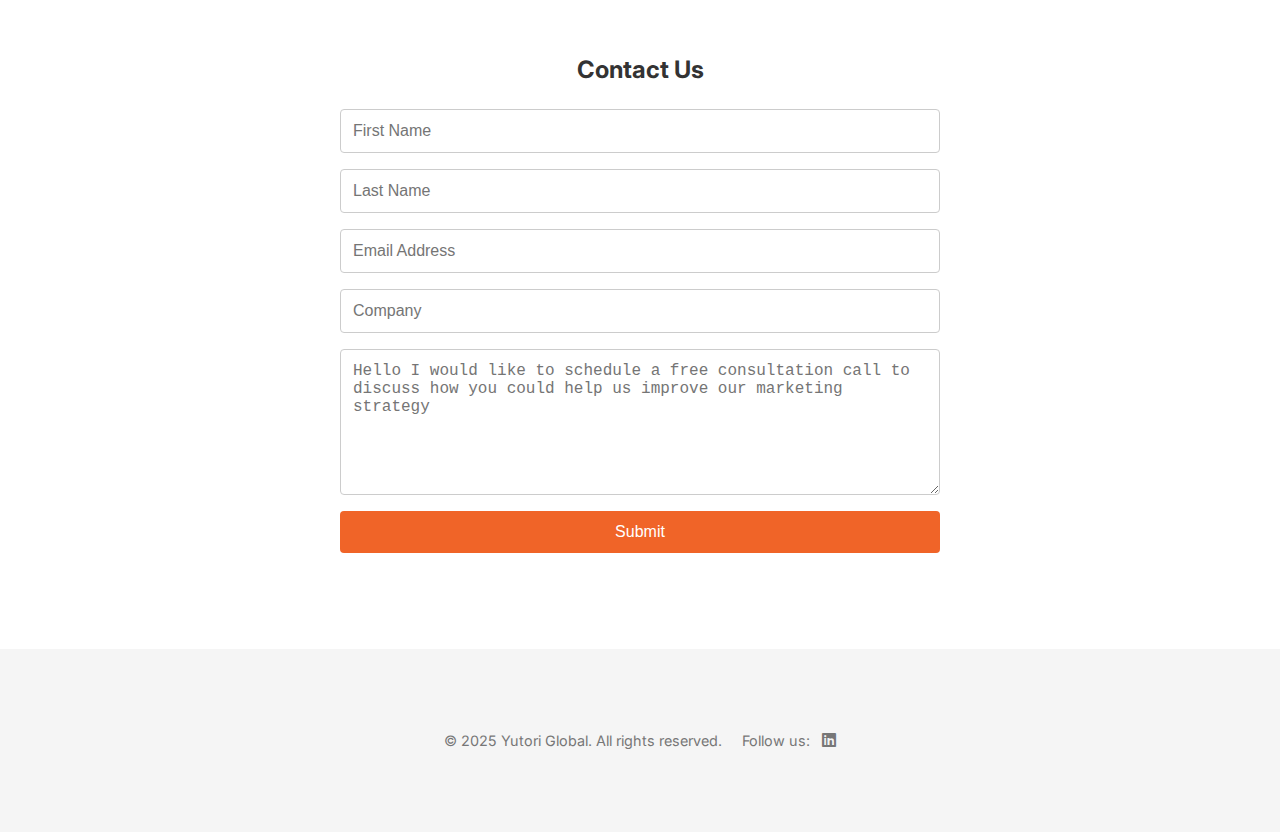
==== commit 4927e95d: "Add files via upload" ====
--- a/index.html
+++ b/index.html
@@ -13,8 +13,13 @@
 <body>
   <header>
     <div class="container header-container">
-      <img src="assets/Yutori-Global-Logo.png" alt="Yutori Global Logo" class="logo" />
+      <!-- Wrap logo so that clicking takes user to Home -->
+      <a href="#home">
+        <img src="assets/Yutori-Global-Logo.png" alt="Yutori Global Logo" class="logo" />
+      </a>
       <nav class="nav">
+        <!-- Mobile close button for menu overlay; visible only on mobile -->
+        <span class="nav-close">&times;</span>
         <ul class="nav-links">
           <li><a href="#home" data-en="Home" data-es="Inicio">Home</a></li>
           <li><a href="#services" data-en="Services" data-es="Servicios">Services</a></li>
@@ -43,7 +48,7 @@
         <span class="hero-text desktop">
           Smarter Marketing Journeys with <span class="highlight" data-en="Salesforce Marketing Cloud" data-es="Salesforce Marketing Cloud">Salesforce Marketing Cloud</span>
         </span>
-        <!-- Mobile tagline -->
+        <!-- Mobile tagline with adjusted line-height -->
         <span class="hero-text mobile">
           Smarter Experiences with SFMC
         </span>
@@ -53,7 +58,7 @@
       </p>
       <!-- Mobile break for CTA -->
       <br class="mobile-only">
-      <!-- "Let's Talk" now scrolls to Contact section -->
+      <!-- "Let's Talk" scrolls to Contact -->
       <a href="#contact" class="cta-btn" data-en="Let’s Talk" data-es="Hablemos">
         Let’s Talk
       </a>
@@ -97,7 +102,10 @@
   <section class="marcos-bio">
     <div class="container bio-container">
       <div class="bio-image">
-        <img src="assets/MFB Photo.jpg" alt="Marcos Fontan Balestra" />
+        <!-- Wrap MFB photo in a link to LinkedIn; add title for hover indication -->
+        <a href="https://www.linkedin.com/in/marcosfontanbalestra/" target="_blank">
+          <img src="assets/MFB Photo.jpg" alt="Marcos Fontan Balestra" title="Visit my LinkedIn profile" />
+        </a>
       </div>
       <div class="bio-text">
         <h2 data-en="Meet Marcos" data-es="Conoce a Marcos">Meet Marcos</h2>
@@ -114,7 +122,7 @@
     </div>
   </section>
 
-  <!-- ABOUT SECTION (Three cards: Strategy to Execution, Hands-on Experience, Results-Driven Approach) -->
+  <!-- ABOUT SECTION (Three cards) -->
   <section id="about" class="about">
     <div class="container">
       <h2 data-en="About Yutori Global" data-es="Sobre Yutori Global">About Yutori Global</h2>
@@ -129,7 +137,7 @@
         <div class="about-block">
           <h3 data-en="Hands-on Experience" data-es="Experiencia Práctica">Hands-on Experience</h3>
           <p data-en="Backed by years of hands-on experience in both retail and consultancy sectors, our team deeply understands how to design and implement marketing strategies that drive real revenue impact." 
-             data-es="Respaldados por años de experiencia práctica en sectores minoristas y de consultoría, nuestro equipo entiende profundamente cómo diseñar e implementar estrategias de marketing que generen un impacto real en los ingresos.">
+             data-es="Respaldados por años de experiencia práctica en sectores minoristas y de consultoría, nuestro equipo entiende profundamente cómo diseñar e implementar estrategias de marketing que generen un impacto real.">
             Backed by years of hands-on experience in both retail and consultancy sectors, our team deeply understands how to design and implement marketing strategies that drive real revenue impact.
           </p>
         </div>
@@ -243,7 +251,14 @@
 
   <footer>
     <div class="container footer-container">
-      <p>&copy; 2025 Yutori Global. All rights reserved.</p>
+      <p>&copy; 2025 Yutori Global. All rights reserved.
+        <span class="follow-us">
+          Follow us: 
+          <a href="https://www.linkedin.com/company/yutori-global/posts/?feedView=all" target="_blank">
+            <i class="fab fa-linkedin"></i>
+          </a>
+        </span>
+      </p>
     </div>
   </footer>
 
@@ -251,17 +266,26 @@
   <script>
     const menuToggle = document.querySelector(".menu-toggle");
     const navUl = document.querySelector(".nav-links");
+    const closeBtn = document.querySelector(".nav-close");
+
     menuToggle.addEventListener("click", () => {
       navUl.classList.toggle("active");
     });
     
-    // Close the mobile menu when a nav link is clicked
+    // Close mobile menu when a nav link is clicked
     const navLinks = document.querySelectorAll(".nav-links a");
     navLinks.forEach(link => {
       link.addEventListener("click", () => {
         navUl.classList.remove("active");
       });
     });
+    
+    // Close mobile menu when the close button is clicked
+    if(closeBtn){
+      closeBtn.addEventListener("click", () => {
+        navUl.classList.remove("active");
+      });
+    }
   </script>
 </body>
 </html>
--- a/style.css
+++ b/style.css
@@ -73,6 +73,7 @@
   .logo {
     height: 150px;
     width: 150px;
+    cursor: pointer;
   }
   @media (max-width: 767px) {
     .logo {
@@ -99,7 +100,8 @@
     color: #f06428;
     text-decoration: underline;
   }
-  /* Hamburger Menu */
+  
+  /* Hamburger Menu and Mobile Overlay */
   .menu-toggle {
     display: none;
     background: none;
@@ -111,19 +113,46 @@
     .menu-toggle {
       display: block;
     }
+    /* Mobile overlay as a centered, smaller pop-up */
     .nav-links {
-      display: none;
+      position: fixed;
+      top: 50%;
+      left: 50%;
+      transform: translate(-50%, -50%);
+      width: 80%;
+      max-width: 300px;
+      background: rgba(0,0,0,0.9);
       flex-direction: column;
+      justify-content: center;
+      align-items: center;
+      gap: 1.5rem;
+      padding: 1rem;
+      border-radius: 8px;
+      transition: opacity 0.3s ease, visibility 0.3s ease;
+      opacity: 0;
+      visibility: hidden;
+      z-index: 998;
+    }
+    .nav-links.active {
+      opacity: 1;
+      visibility: visible;
+    }
+    .nav-links li {
+      margin: 0;
+    }
+    .nav-links a {
+      font-size: 1.5rem;
+      color: #fff;
+      text-align: center;
+    }
+    /* Mobile close button styling */
+    .nav-close {
       position: absolute;
-      top: 100%;
-      left: 0;
-      width: 100%;
-      background: #fff;
-      padding: 1rem 0;
-      border-top: 1px solid #eee;
-    }
-    .nav-links.active {
-      display: flex;
+      top: 0.5rem;
+      right: 0.75rem;
+      font-size: 1.8rem;
+      color: #fff;
+      cursor: pointer;
     }
   }
   
@@ -143,6 +172,7 @@
   }
   .hero-text.mobile {
     display: none;
+    line-height: 1.1; /* Tighter line-height */
   }
   @media (max-width: 767px) {
     .hero-text.desktop {
@@ -152,7 +182,6 @@
       display: inline;
       font-size: 2rem;
     }
-    /* Additional break before CTA on mobile */
     .mobile-only {
       display: block;
     }
@@ -217,7 +246,6 @@
     color: #f06428;
     margin-bottom: 1rem;
   }
-  /* Desktop: three-column layout for services */
   @media (min-width: 768px) {
     .service-boxes {
       flex-direction: row;
@@ -274,7 +302,6 @@
     flex-direction: column;
     gap: 1rem;
   }
-  /* Desktop: gap between title and CSAT increased to 1.8cm */
   .cert-header {
     display: flex;
     align-items: center;
@@ -296,7 +323,6 @@
     margin-left: 0.3rem;
     color: #f06428;
   }
-  /* Certifications images as cards */
   .cert-images {
     display: flex;
     flex-wrap: wrap;
@@ -308,7 +334,6 @@
     object-fit: contain;
     flex: 1 1 100px;
   }
-  /* Mobile: grid layout with 2 columns for certifications */
   @media (max-width: 767px) {
     .cert-images {
       display: grid;
@@ -369,7 +394,7 @@
     }
   }
   
-  /* About Section (Styled as cards, three columns on desktop) */
+  /* About Section (Cards styled, three columns on desktop) */
   .about {
     background: #f5f5f5;
     padding: 4rem 0;
@@ -453,6 +478,18 @@
     font-size: 0.9rem;
     color: #777;
   }
+  .footer-container .follow-us {
+    margin-left: 1rem;
+  }
+  .footer-container .follow-us a {
+    color: inherit;
+    text-decoration: none;
+    margin-left: 0.5rem;
+    font-size: 1rem;
+  }
+  .footer-container .follow-us a:hover {
+    color: #f06428;
+  }
   
   /* Reduce white space between sections on mobile by half */
   @media (max-width: 767px) {
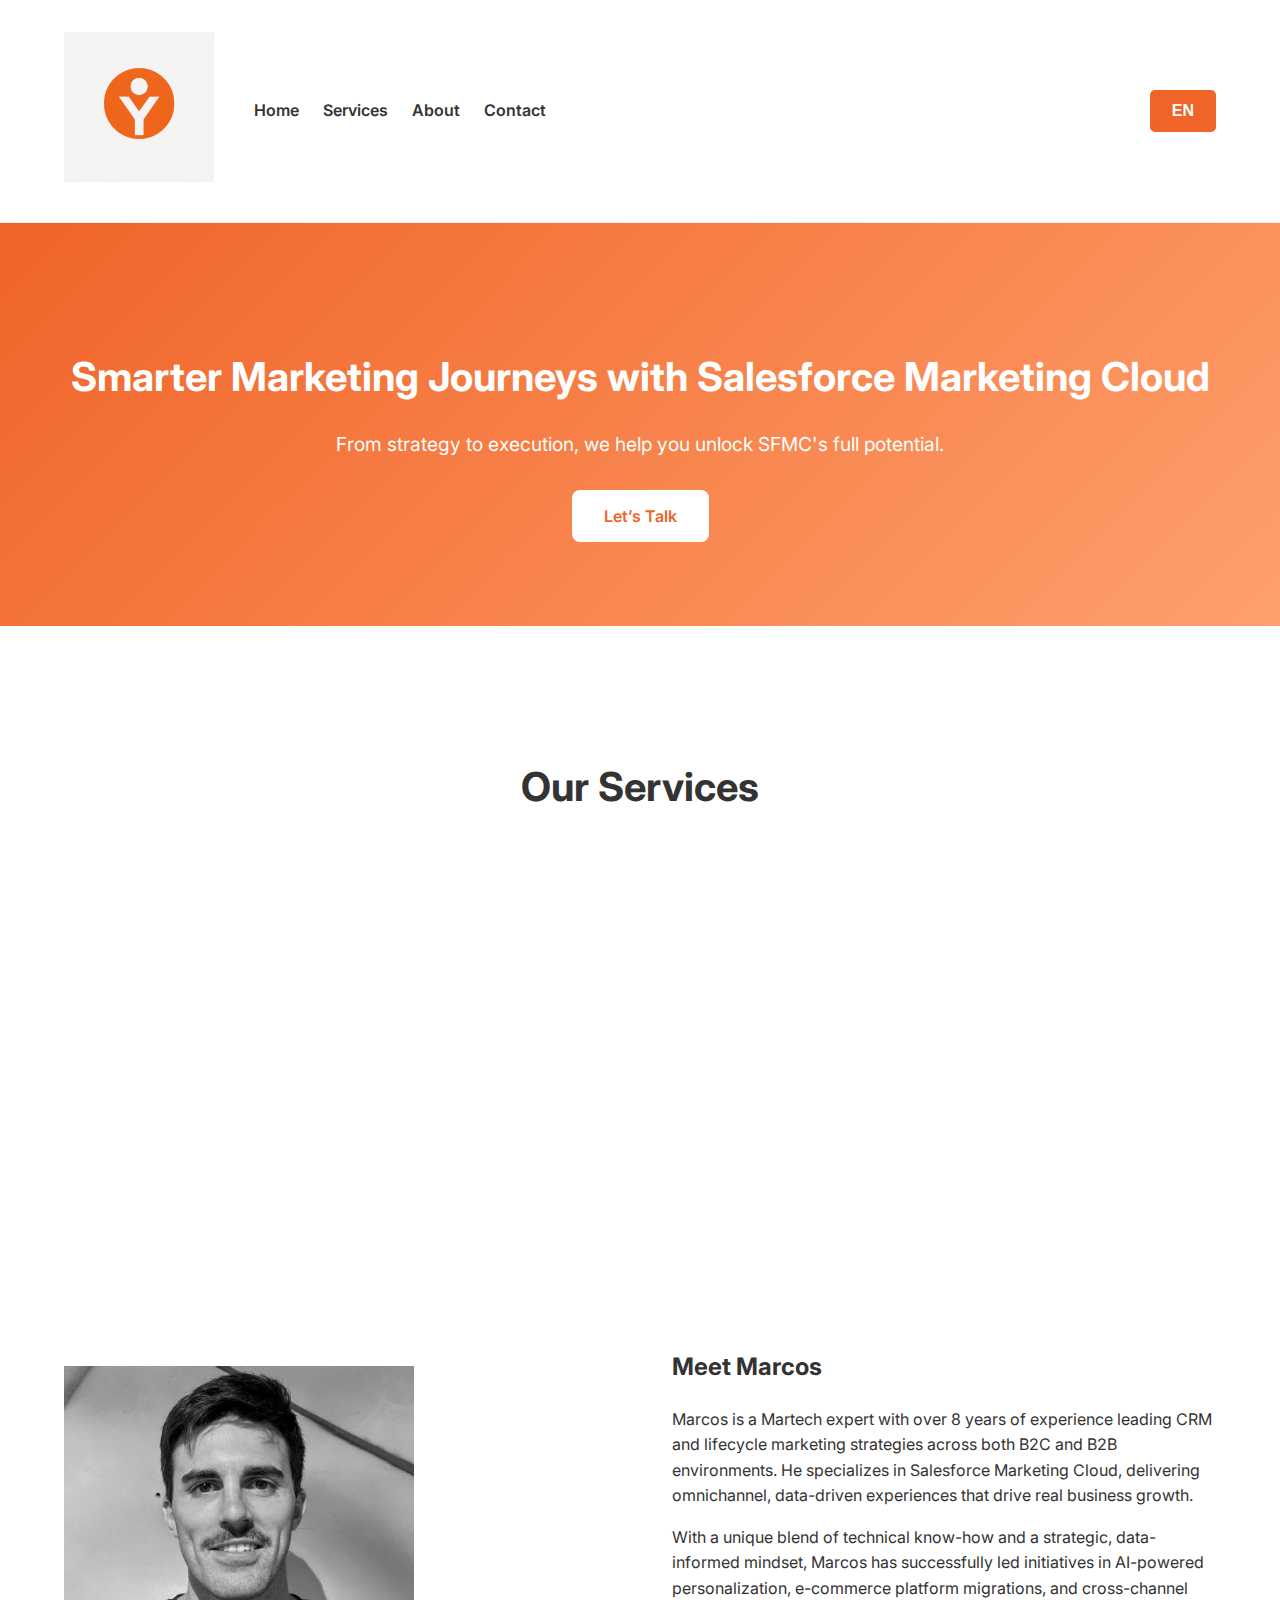
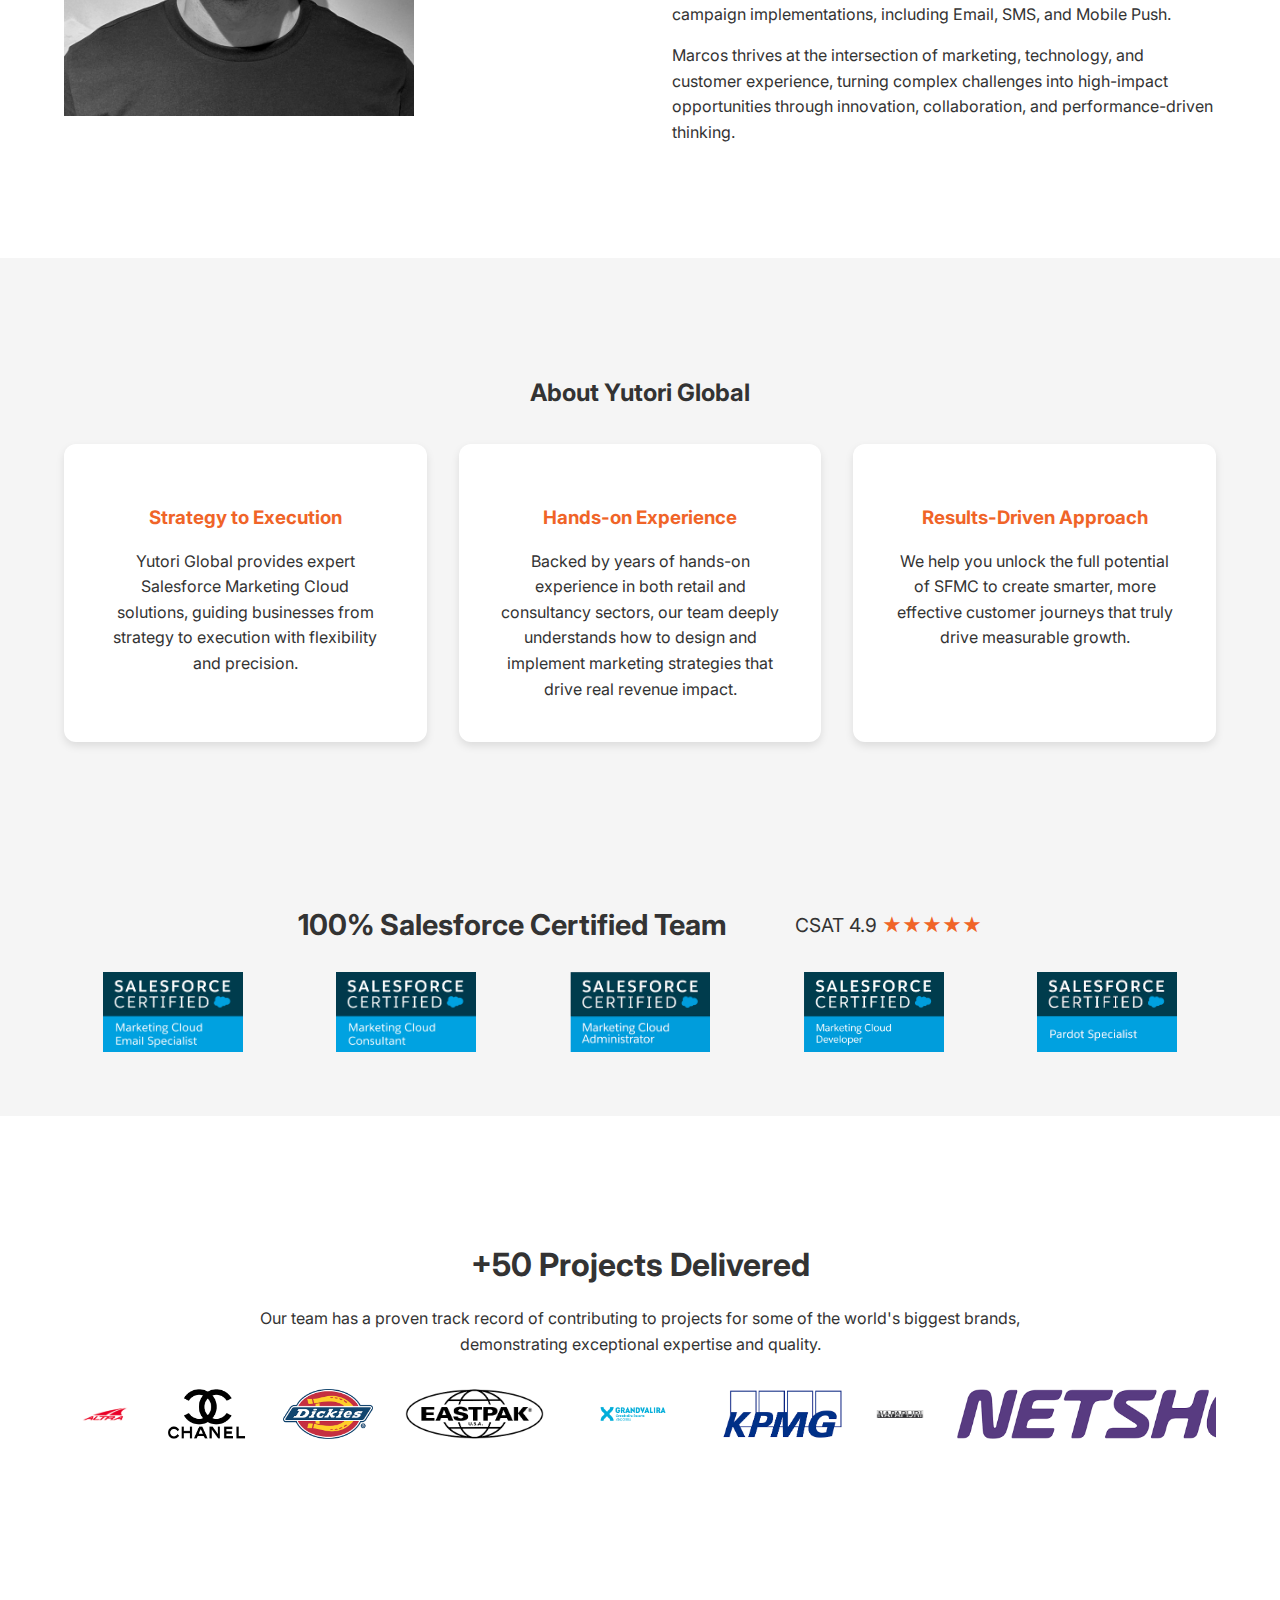
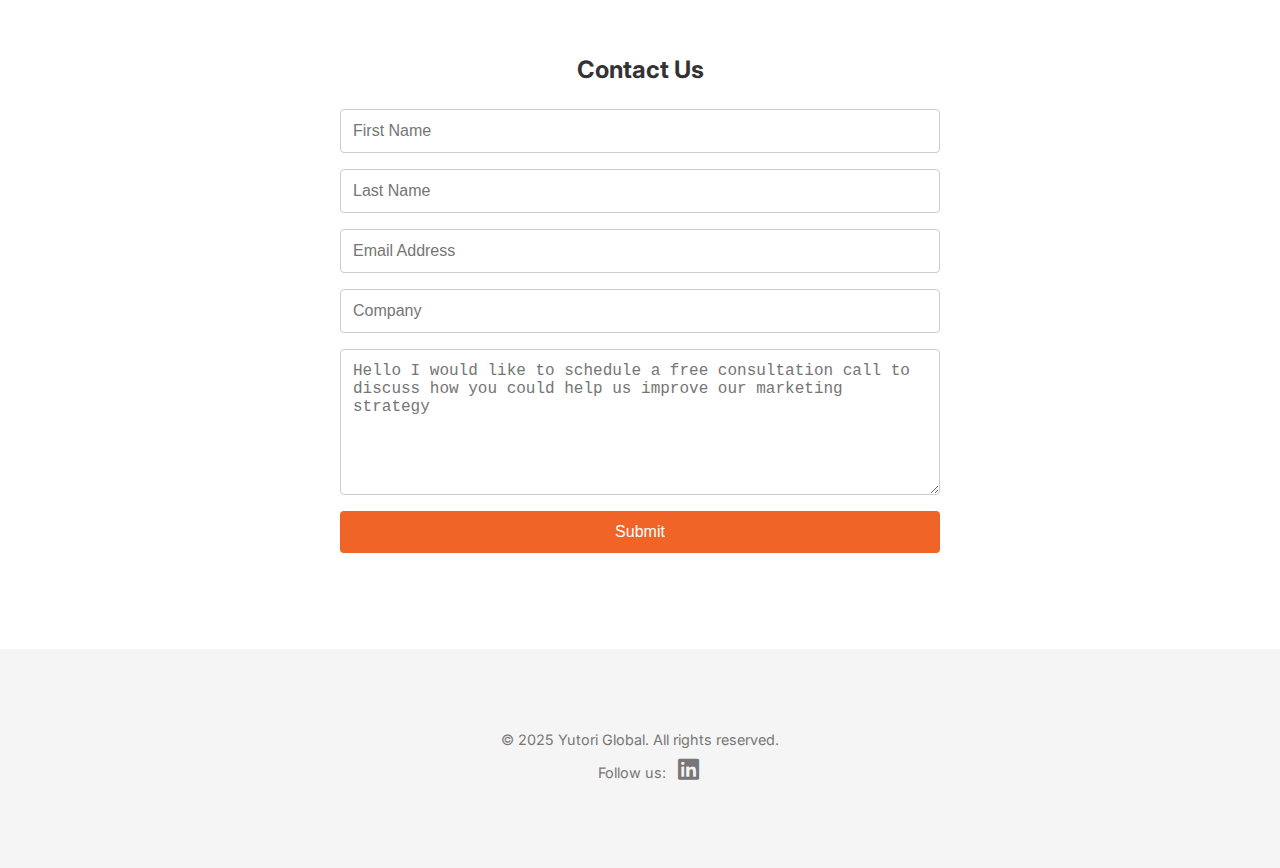
==== commit f80a9f2c: "Add files via upload" ====
--- a/index.html
+++ b/index.html
@@ -13,13 +13,11 @@
 <body>
   <header>
     <div class="container header-container">
-      <!-- Wrap logo so that clicking takes user to Home -->
+      <!-- Clicking on the logo scrolls to Home -->
       <a href="#home">
         <img src="assets/Yutori-Global-Logo.png" alt="Yutori Global Logo" class="logo" />
       </a>
       <nav class="nav">
-        <!-- Mobile close button for menu overlay; visible only on mobile -->
-        <span class="nav-close">&times;</span>
         <ul class="nav-links">
           <li><a href="#home" data-en="Home" data-es="Inicio">Home</a></li>
           <li><a href="#services" data-en="Services" data-es="Servicios">Services</a></li>
@@ -27,7 +25,7 @@
           <li><a href="#contact" data-en="Contact" data-es="Contacto">Contact</a></li>
         </ul>
       </nav>
-      <!-- Hamburger Menu Toggle (visible in mobile) -->
+      <!-- Hamburger Menu Toggle (visible on mobile) -->
       <button class="menu-toggle"><i class="fas fa-bars"></i></button>
       <!-- Language Dropdown -->
       <div class="language-dropdown">
@@ -48,7 +46,7 @@
         <span class="hero-text desktop">
           Smarter Marketing Journeys with <span class="highlight" data-en="Salesforce Marketing Cloud" data-es="Salesforce Marketing Cloud">Salesforce Marketing Cloud</span>
         </span>
-        <!-- Mobile tagline with adjusted line-height -->
+        <!-- Mobile tagline with tighter spacing -->
         <span class="hero-text mobile">
           Smarter Experiences with SFMC
         </span>
@@ -56,9 +54,8 @@
       <p data-en="From strategy to execution, we help you unlock SFMC's full potential." data-es="Desde la estrategia hasta la ejecución, te ayudamos a desbloquear todo el potencial de SFMC.">
         From strategy to execution, we help you unlock SFMC's full potential.
       </p>
-      <!-- Mobile break for CTA -->
       <br class="mobile-only">
-      <!-- "Let's Talk" scrolls to Contact -->
+      <!-- "Let's Talk" scrolls to Contact section -->
       <a href="#contact" class="cta-btn" data-en="Let’s Talk" data-es="Hablemos">
         Let’s Talk
       </a>
@@ -73,24 +70,21 @@
         <div class="service">
           <i class="fas fa-lightbulb service-icon"></i>
           <h3 data-en="SFMC Consulting" data-es="Consultoría SFMC">SFMC Consulting</h3>
-          <p data-en="Strategic advice on implementation, product selection, integrations, and customer journey design." 
-             data-es="Asesoría estratégica en implementación, selección de productos, integraciones y diseño de recorridos del cliente.">
+          <p data-en="Strategic advice on implementation, product selection, integrations, and customer journey design." data-es="Asesoría estratégica en implementación, selección de productos, integraciones y diseño de recorridos del cliente.">
             Strategic advice on implementation, product selection, integrations, and customer journey design.
           </p>
         </div>
         <div class="service">
           <i class="fas fa-tools service-icon"></i>
           <h3 data-en="Hands-on Implementation" data-es="Implementación Práctica">Hands-on Implementation</h3>
-          <p data-en="Journey building, email development, AMPscript, data modeling, and marketing automation setup." 
-             data-es="Construcción de recorridos, desarrollo de correos electrónicos, AMPscript, modelado de datos y configuración de automatización de marketing.">
+          <p data-en="Journey building, email development, AMPscript, data modeling, and marketing automation setup." data-es="Construcción de recorridos, desarrollo de correos electrónicos, AMPscript, modelado de datos y configuración de automatización de marketing.">
             Journey building, email development, AMPscript, data modeling, and marketing automation setup.
           </p>
         </div>
         <div class="service">
           <i class="fas fa-chalkboard-teacher service-icon"></i>
           <h3 data-en="SFMC Training" data-es="Capacitación SFMC">SFMC Training</h3>
-          <p data-en="Training programs designed to empower your team to get the most out of Salesforce Marketing Cloud." 
-             data-es="Programas de capacitación para empoderar a tu equipo a sacar el máximo provecho de Salesforce Marketing Cloud.">
+          <p data-en="Training programs designed to empower your team to get the most out of Salesforce Marketing Cloud." data-es="Programas de capacitación para empoderar a tu equipo a sacar el máximo provecho de Salesforce Marketing Cloud.">
             Training programs designed to empower your team to get the most out of Salesforce Marketing Cloud.
           </p>
         </div>
@@ -102,7 +96,7 @@
   <section class="marcos-bio">
     <div class="container bio-container">
       <div class="bio-image">
-        <!-- Wrap MFB photo in a link to LinkedIn; add title for hover indication -->
+        <!-- Clicking the MFB photo opens your LinkedIn profile; cursor pointer added via CSS -->
         <a href="https://www.linkedin.com/in/marcosfontanbalestra/" target="_blank">
           <img src="assets/MFB Photo.jpg" alt="Marcos Fontan Balestra" title="Visit my LinkedIn profile" />
         </a>
@@ -251,14 +245,7 @@
 
   <footer>
     <div class="container footer-container">
-      <p>&copy; 2025 Yutori Global. All rights reserved.
-        <span class="follow-us">
-          Follow us: 
-          <a href="https://www.linkedin.com/company/yutori-global/posts/?feedView=all" target="_blank">
-            <i class="fab fa-linkedin"></i>
-          </a>
-        </span>
-      </p>
+      <p>&copy; 2025 Yutori Global. All rights reserved.<br class="mobile-only"><span class="follow-us">Follow us: <a href="https://www.linkedin.com/company/yutori-global/posts/?feedView=all" target="_blank"><i class="fab fa-linkedin"></i></a></span></p>
     </div>
   </footer>
 
@@ -266,13 +253,11 @@
   <script>
     const menuToggle = document.querySelector(".menu-toggle");
     const navUl = document.querySelector(".nav-links");
-    const closeBtn = document.querySelector(".nav-close");
-
     menuToggle.addEventListener("click", () => {
       navUl.classList.toggle("active");
     });
     
-    // Close mobile menu when a nav link is clicked
+    // Close the mobile menu when a nav link is clicked
     const navLinks = document.querySelectorAll(".nav-links a");
     navLinks.forEach(link => {
       link.addEventListener("click", () => {
@@ -280,12 +265,12 @@
       });
     });
     
-    // Close mobile menu when the close button is clicked
-    if(closeBtn){
-      closeBtn.addEventListener("click", () => {
+    // Close the mobile menu if user clicks outside the menu area when it's active
+    document.addEventListener("click", function(e) {
+      if (navUl.classList.contains("active") && !navUl.contains(e.target) && !menuToggle.contains(e.target)) {
         navUl.classList.remove("active");
-      });
-    }
+      }
+    });
   </script>
 </body>
 </html>
--- a/style.css
+++ b/style.css
@@ -145,15 +145,6 @@
       color: #fff;
       text-align: center;
     }
-    /* Mobile close button styling */
-    .nav-close {
-      position: absolute;
-      top: 0.5rem;
-      right: 0.75rem;
-      font-size: 1.8rem;
-      color: #fff;
-      cursor: pointer;
-    }
   }
   
   /* Hero Section */
@@ -172,7 +163,7 @@
   }
   .hero-text.mobile {
     display: none;
-    line-height: 1.1; /* Tighter line-height */
+    line-height: 1.1;
   }
   @media (max-width: 767px) {
     .hero-text.desktop {
@@ -485,10 +476,16 @@
     color: inherit;
     text-decoration: none;
     margin-left: 0.5rem;
-    font-size: 1rem;
+    font-size: 24px; /* Increased size */
   }
   .footer-container .follow-us a:hover {
     color: #f06428;
+  }
+  @media (max-width: 767px) {
+    .footer-container .follow-us {
+      display: block;
+      margin-top: 0.5rem;
+    }
   }
   
   /* Reduce white space between sections on mobile by half */
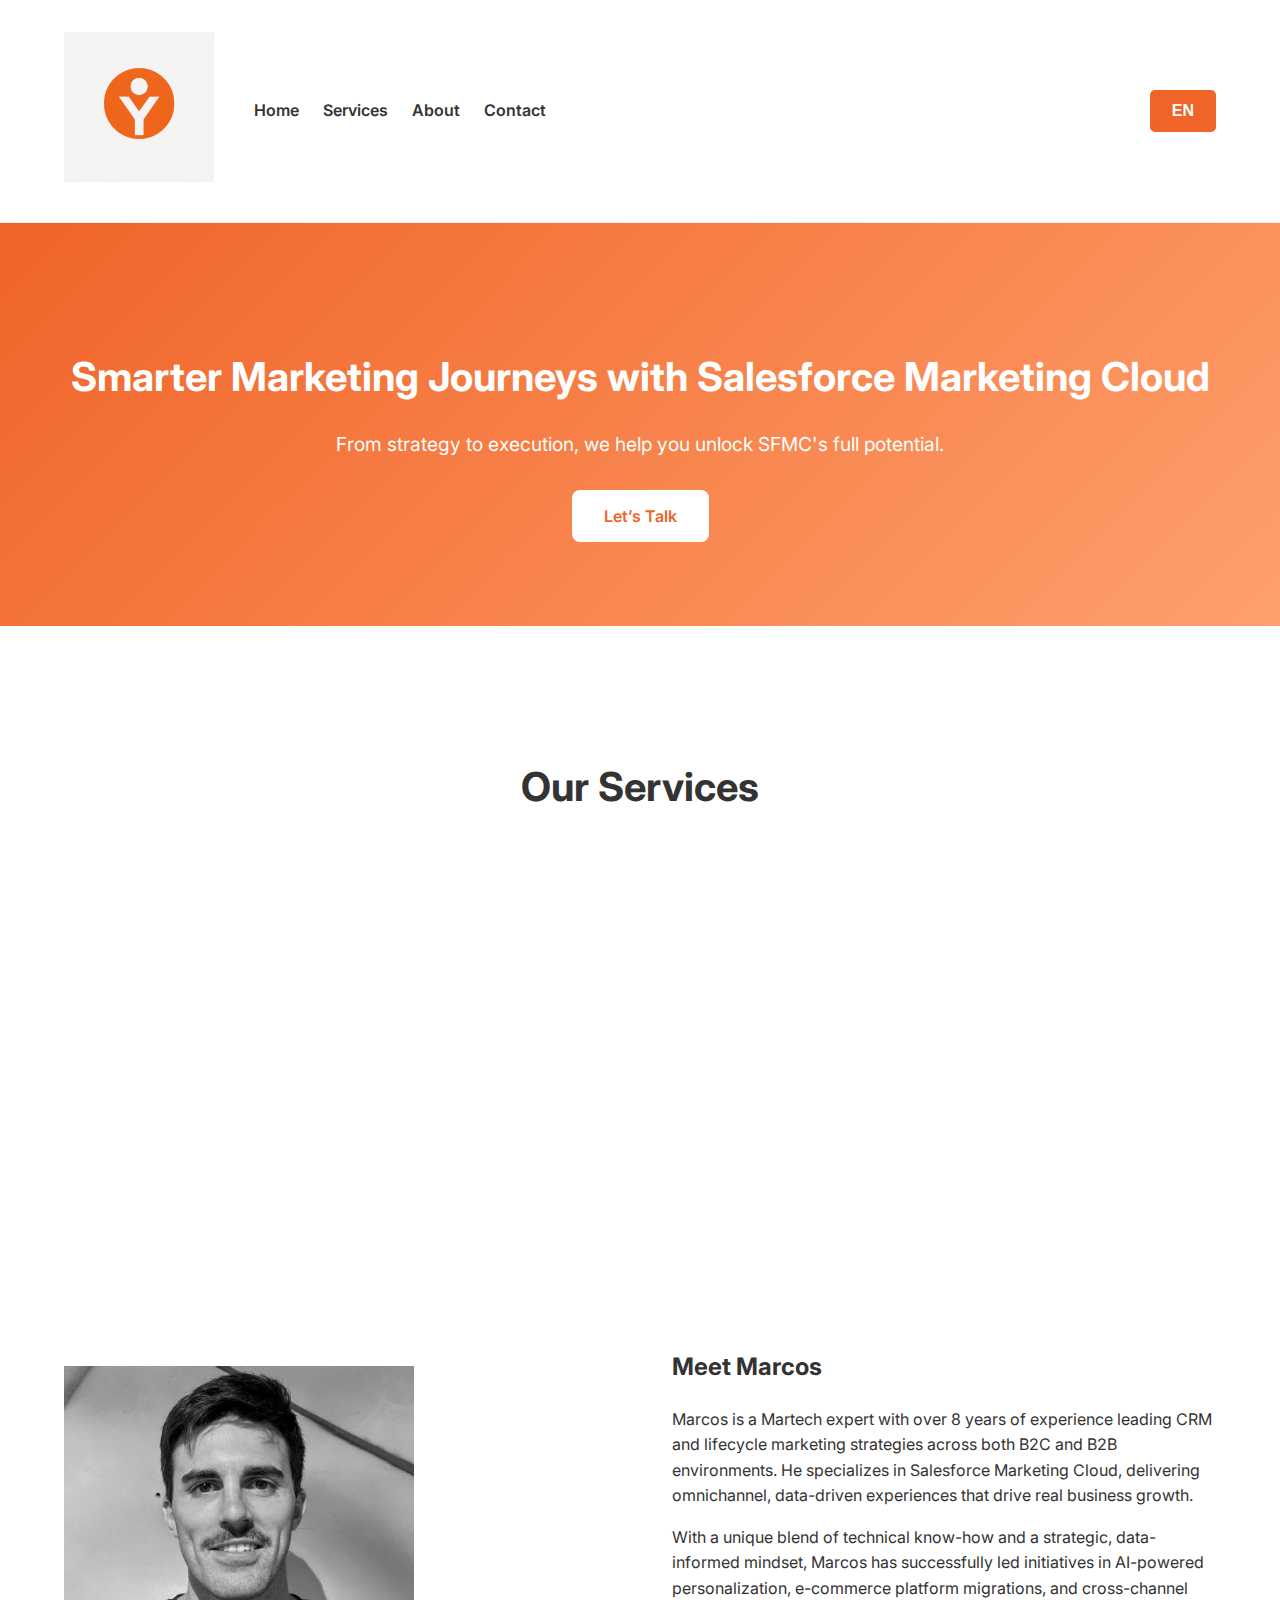
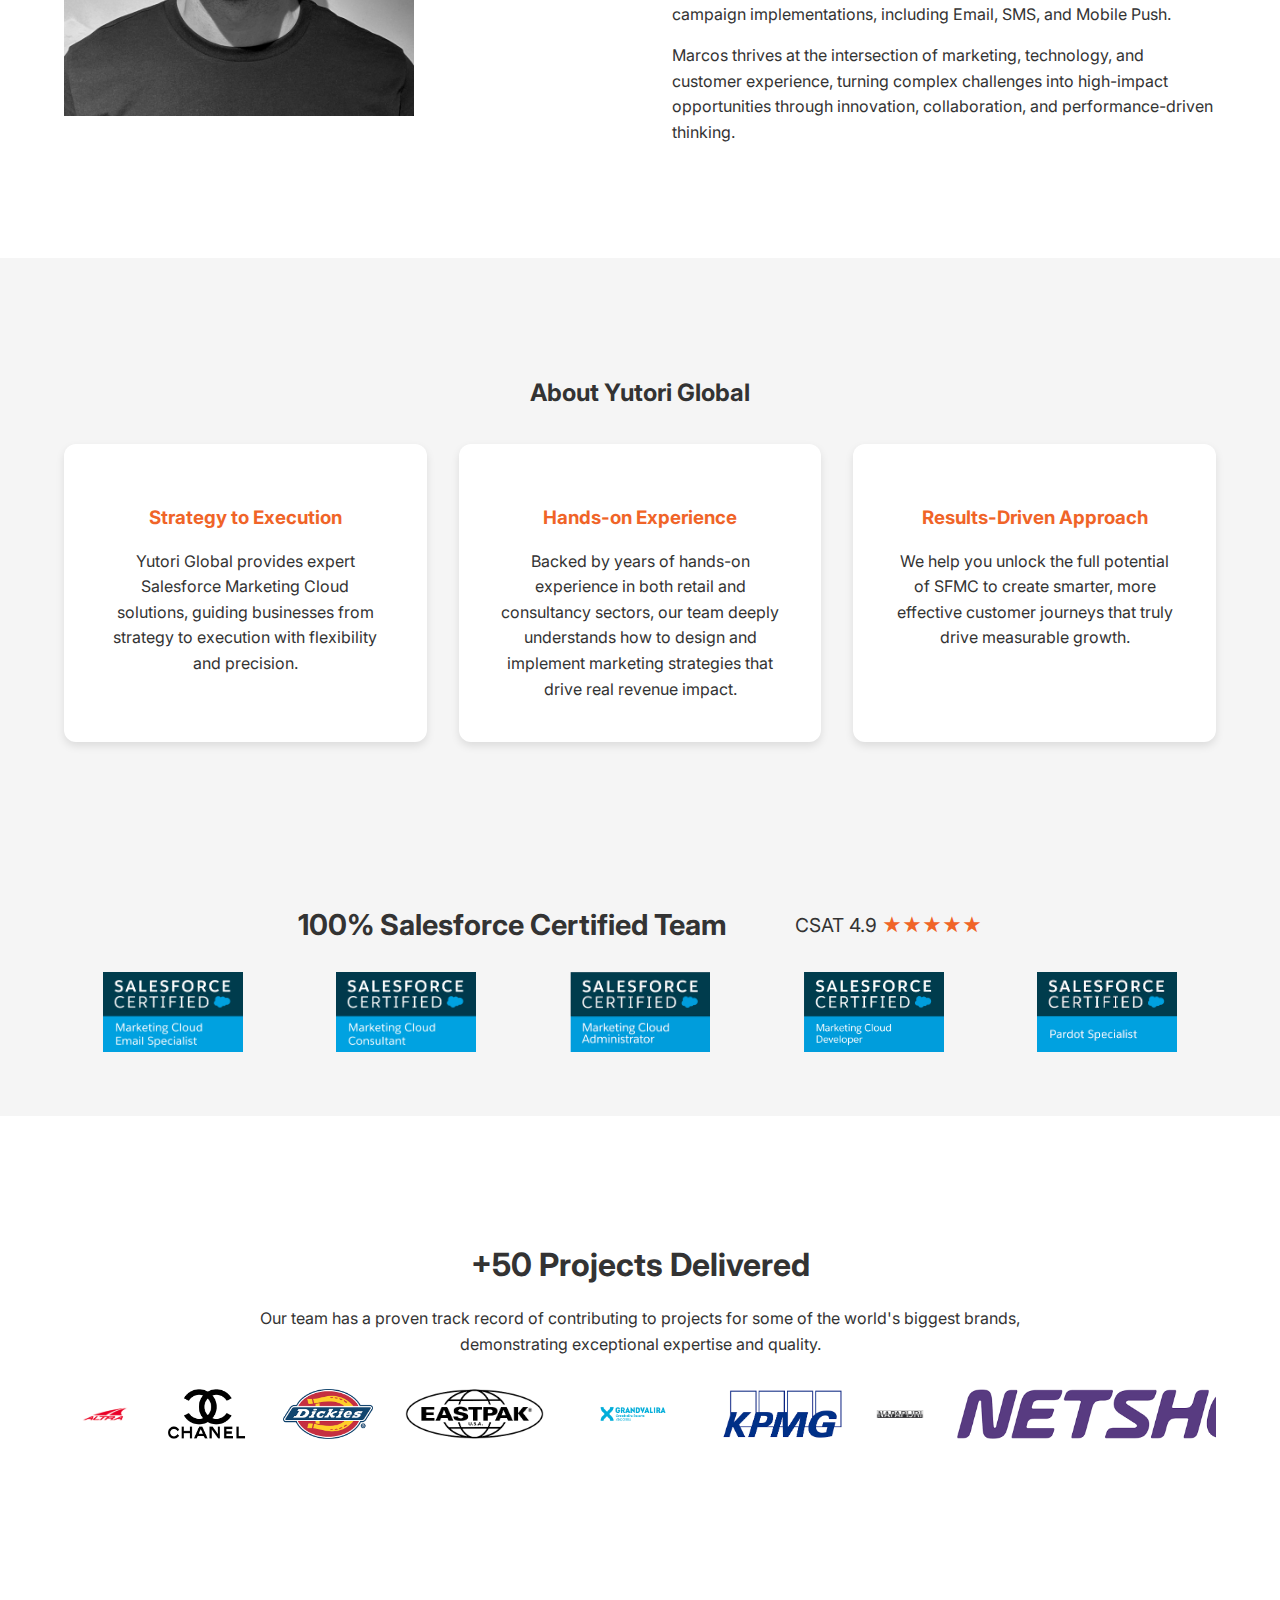
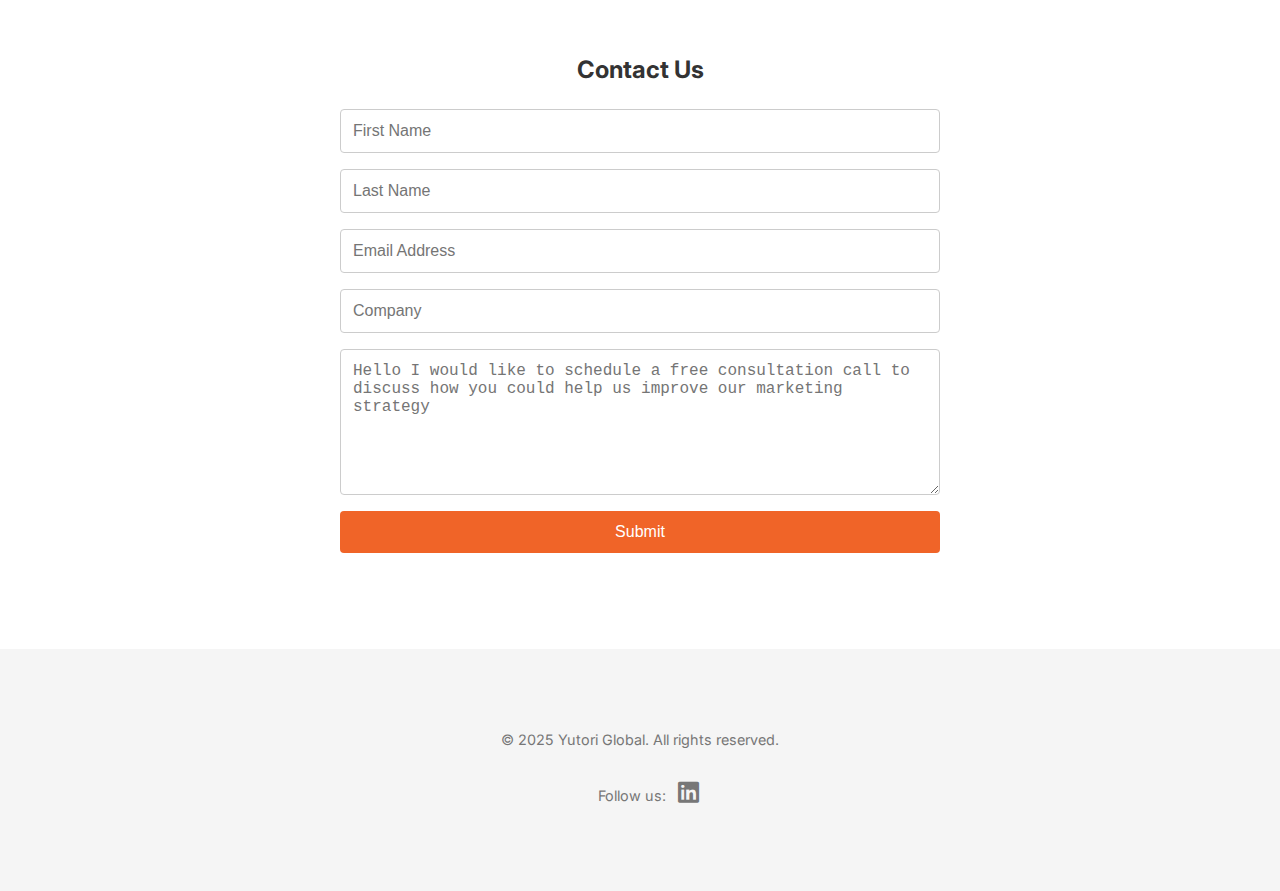
==== commit ba26f9a7: "Add files via upload" ====
--- a/index.html
+++ b/index.html
@@ -13,7 +13,7 @@
 <body>
   <header>
     <div class="container header-container">
-      <!-- Clicking on the logo scrolls to Home -->
+      <!-- Logo wrapped in a link to the Home section -->
       <a href="#home">
         <img src="assets/Yutori-Global-Logo.png" alt="Yutori Global Logo" class="logo" />
       </a>
@@ -42,20 +42,20 @@
   <section id="home" class="hero">
     <div class="container">
       <h1>
-        <!-- Desktop tagline -->
+        <!-- Desktop tagline remains unchanged -->
         <span class="hero-text desktop">
           Smarter Marketing Journeys with <span class="highlight" data-en="Salesforce Marketing Cloud" data-es="Salesforce Marketing Cloud">Salesforce Marketing Cloud</span>
         </span>
-        <!-- Mobile tagline with tighter spacing -->
+        <!-- Mobile tagline now adds a line break between parts -->
         <span class="hero-text mobile">
-          Smarter Experiences with SFMC
+          Smarter Experiences<br class="mobile-break">with SFMC
         </span>
       </h1>
       <p data-en="From strategy to execution, we help you unlock SFMC's full potential." data-es="Desde la estrategia hasta la ejecución, te ayudamos a desbloquear todo el potencial de SFMC.">
         From strategy to execution, we help you unlock SFMC's full potential.
       </p>
       <br class="mobile-only">
-      <!-- "Let's Talk" scrolls to Contact section -->
+      <!-- "Let's Talk" CTA scrolling to Contact section -->
       <a href="#contact" class="cta-btn" data-en="Let’s Talk" data-es="Hablemos">
         Let’s Talk
       </a>
@@ -70,21 +70,24 @@
         <div class="service">
           <i class="fas fa-lightbulb service-icon"></i>
           <h3 data-en="SFMC Consulting" data-es="Consultoría SFMC">SFMC Consulting</h3>
-          <p data-en="Strategic advice on implementation, product selection, integrations, and customer journey design." data-es="Asesoría estratégica en implementación, selección de productos, integraciones y diseño de recorridos del cliente.">
+          <p data-en="Strategic advice on implementation, product selection, integrations, and customer journey design." 
+             data-es="Asesoría estratégica en implementación, selección de productos, integraciones y diseño de recorridos del cliente.">
             Strategic advice on implementation, product selection, integrations, and customer journey design.
           </p>
         </div>
         <div class="service">
           <i class="fas fa-tools service-icon"></i>
           <h3 data-en="Hands-on Implementation" data-es="Implementación Práctica">Hands-on Implementation</h3>
-          <p data-en="Journey building, email development, AMPscript, data modeling, and marketing automation setup." data-es="Construcción de recorridos, desarrollo de correos electrónicos, AMPscript, modelado de datos y configuración de automatización de marketing.">
+          <p data-en="Journey building, email development, AMPscript, data modeling, and marketing automation setup." 
+             data-es="Construcción de recorridos, desarrollo de correos electrónicos, AMPscript, modelado de datos y configuración de automatización de marketing.">
             Journey building, email development, AMPscript, data modeling, and marketing automation setup.
           </p>
         </div>
         <div class="service">
           <i class="fas fa-chalkboard-teacher service-icon"></i>
           <h3 data-en="SFMC Training" data-es="Capacitación SFMC">SFMC Training</h3>
-          <p data-en="Training programs designed to empower your team to get the most out of Salesforce Marketing Cloud." data-es="Programas de capacitación para empoderar a tu equipo a sacar el máximo provecho de Salesforce Marketing Cloud.">
+          <p data-en="Training programs designed to empower your team to get the most out of Salesforce Marketing Cloud." 
+             data-es="Programas de capacitación para empoderar a tu equipo a sacar el máximo provecho de Salesforce Marketing Cloud.">
             Training programs designed to empower your team to get the most out of Salesforce Marketing Cloud.
           </p>
         </div>
@@ -96,7 +99,7 @@
   <section class="marcos-bio">
     <div class="container bio-container">
       <div class="bio-image">
-        <!-- Clicking the MFB photo opens your LinkedIn profile; cursor pointer added via CSS -->
+        <!-- MFB photo now links to LinkedIn; hover will indicate clickable -->
         <a href="https://www.linkedin.com/in/marcosfontanbalestra/" target="_blank">
           <img src="assets/MFB Photo.jpg" alt="Marcos Fontan Balestra" title="Visit my LinkedIn profile" />
         </a>
@@ -245,7 +248,7 @@
 
   <footer>
     <div class="container footer-container">
-      <p>&copy; 2025 Yutori Global. All rights reserved.<br class="mobile-only"><span class="follow-us">Follow us: <a href="https://www.linkedin.com/company/yutori-global/posts/?feedView=all" target="_blank"><i class="fab fa-linkedin"></i></a></span></p>
+      <p>&copy; 2025 Yutori Global. All rights reserved.<br class="mobile-only"><br class="mobile-only"><span class="follow-us">Follow us: <a href="https://www.linkedin.com/company/yutori-global/posts/?feedView=all" target="_blank"><i class="fab fa-linkedin"></i></a></span></p>
     </div>
   </footer>
 
@@ -265,7 +268,7 @@
       });
     });
     
-    // Close the mobile menu if user clicks outside the menu area when it's active
+    // Also close the mobile menu when clicking outside the pop-up
     document.addEventListener("click", function(e) {
       if (navUl.classList.contains("active") && !navUl.contains(e.target) && !menuToggle.contains(e.target)) {
         navUl.classList.remove("active");
--- a/style.css
+++ b/style.css
@@ -161,6 +161,7 @@
   .hero p {
     font-size: 1.2rem;
   }
+  /* Mobile hero tagline: add a break to tighten spacing */
   .hero-text.mobile {
     display: none;
     line-height: 1.1;
@@ -476,12 +477,16 @@
     color: inherit;
     text-decoration: none;
     margin-left: 0.5rem;
-    font-size: 24px; /* Increased size */
+    font-size: 24px; /* Increased LinkedIn icon size */
   }
   .footer-container .follow-us a:hover {
     color: #f06428;
   }
   @media (max-width: 767px) {
+    /* On mobile, ensure an extra break between rights and Follow us */
+    .footer-container p {
+      text-align: center;
+    }
     .footer-container .follow-us {
       display: block;
       margin-top: 0.5rem;
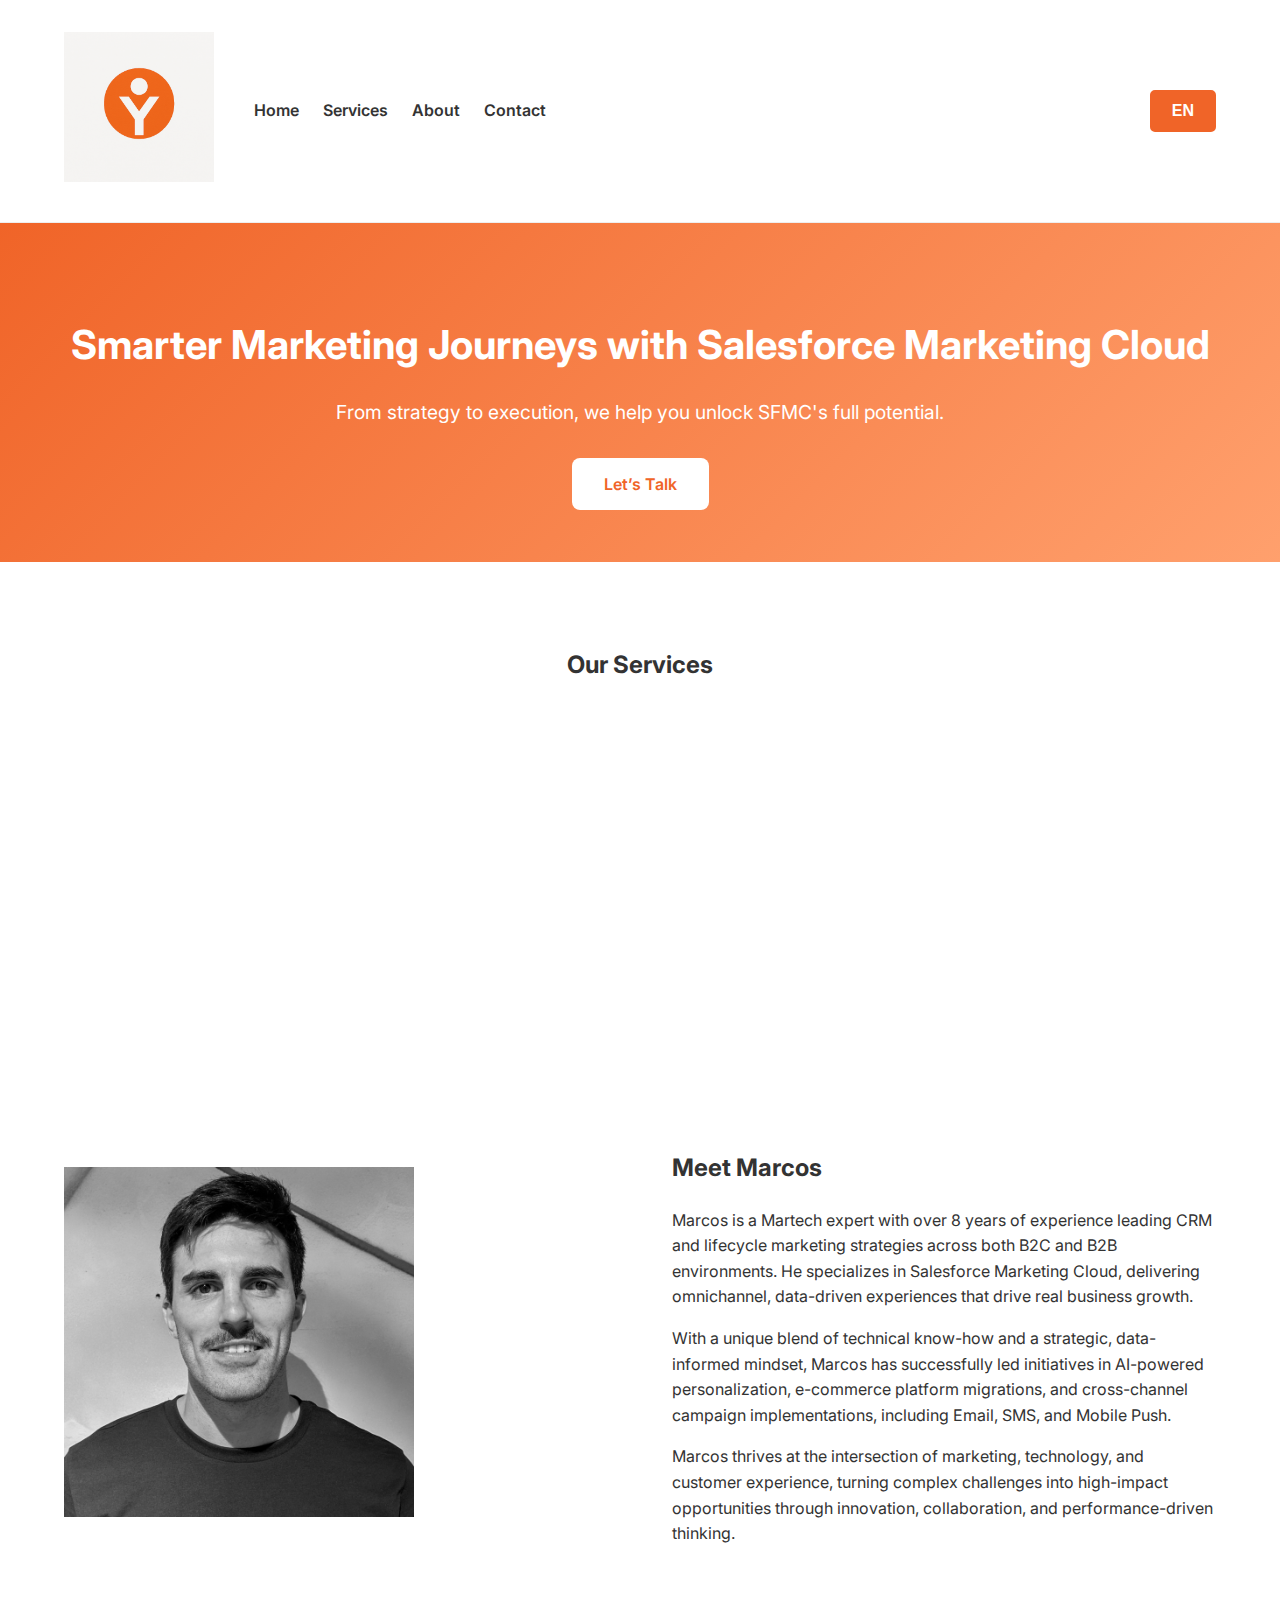
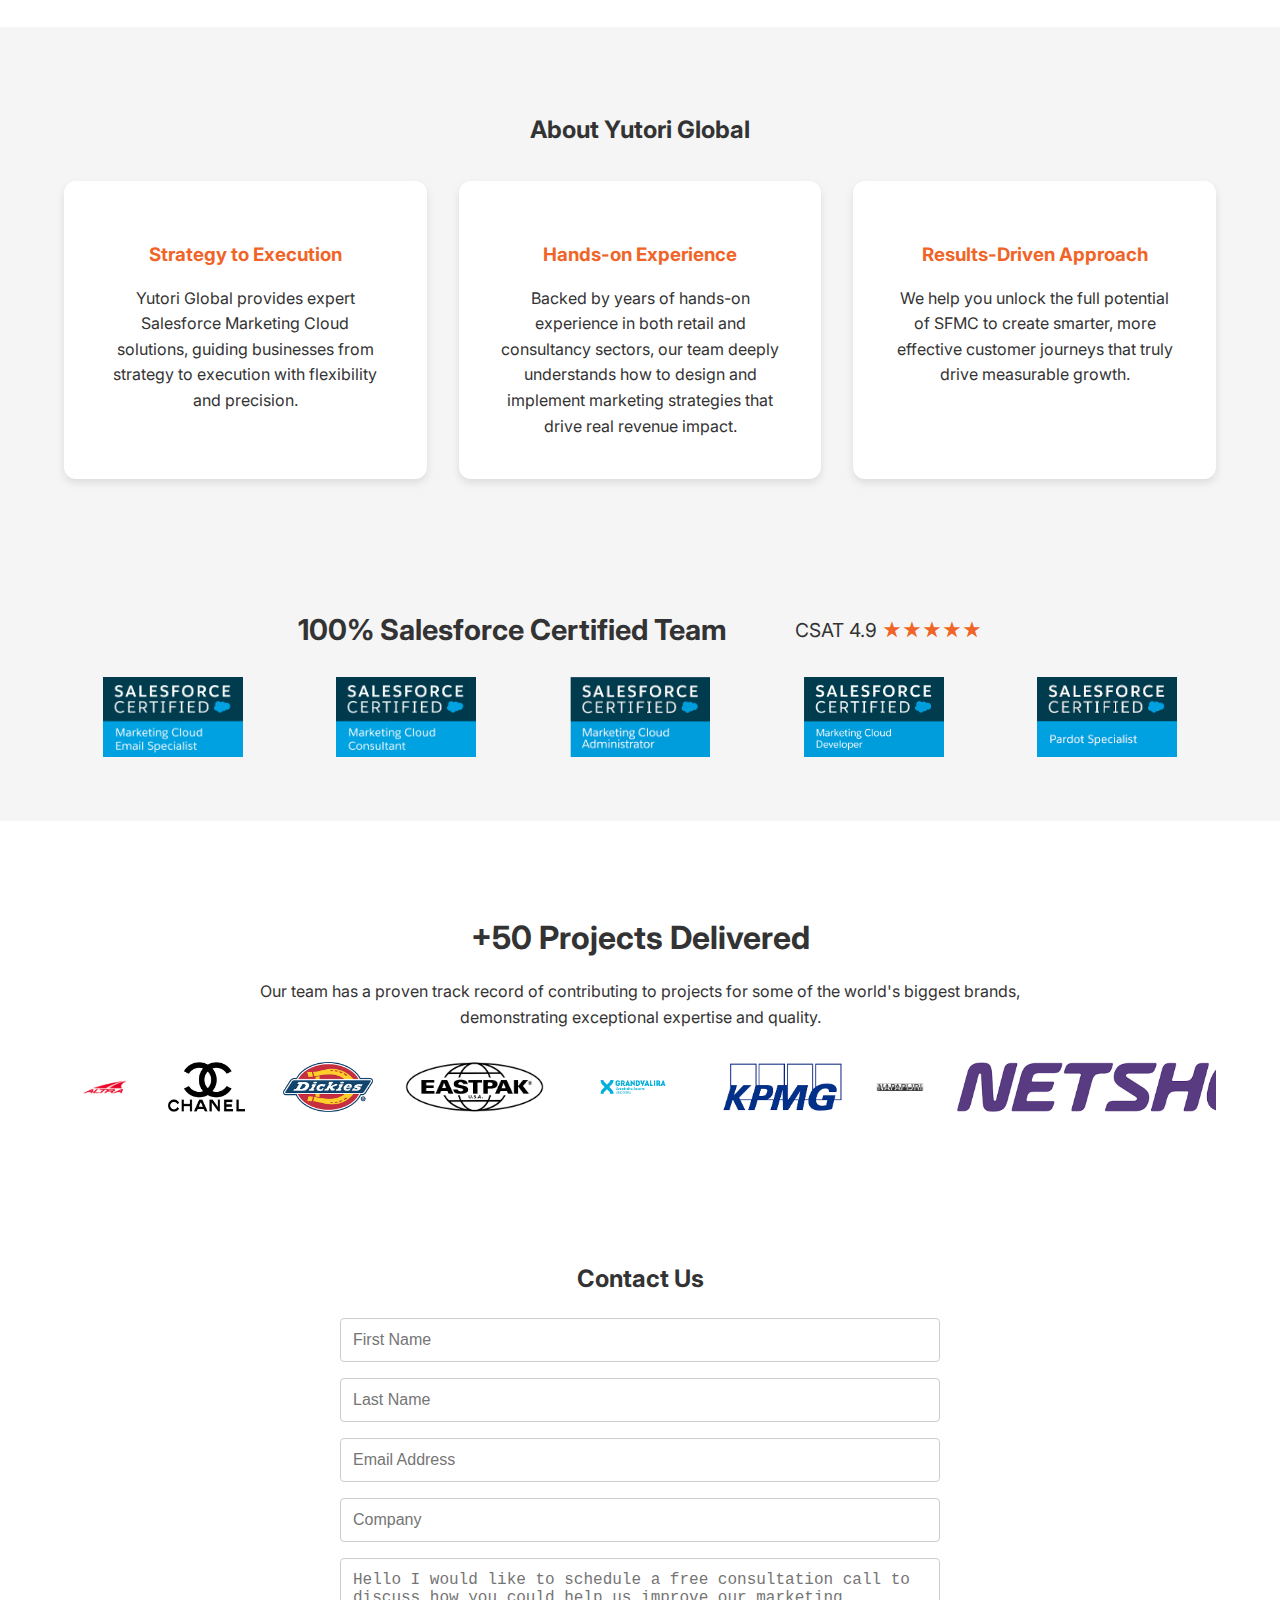
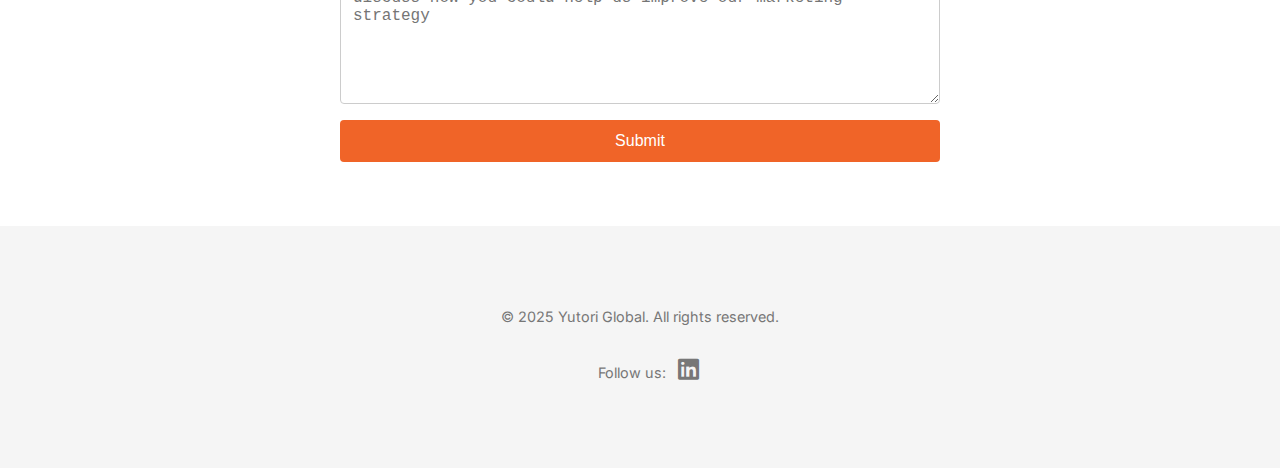
==== commit ad7b7816: "Add files via upload" ====
--- a/index.html
+++ b/index.html
@@ -13,7 +13,7 @@
 <body>
   <header>
     <div class="container header-container">
-      <!-- Logo wrapped in a link to the Home section -->
+      <!-- Clicking the Yutori logo scrolls to #home -->
       <a href="#home">
         <img src="assets/Yutori-Global-Logo.png" alt="Yutori Global Logo" class="logo" />
       </a>
@@ -42,52 +42,46 @@
   <section id="home" class="hero">
     <div class="container">
       <h1>
-        <!-- Desktop tagline remains unchanged -->
+        <!-- Desktop tagline remains the same -->
         <span class="hero-text desktop">
-          Smarter Marketing Journeys with <span class="highlight" data-en="Salesforce Marketing Cloud" data-es="Salesforce Marketing Cloud">Salesforce Marketing Cloud</span>
+          Smarter Marketing Journeys with <span class="highlight">Salesforce Marketing Cloud</span>
         </span>
-        <!-- Mobile tagline now adds a line break between parts -->
+        <!-- Mobile tagline split into two lines -->
         <span class="hero-text mobile">
-          Smarter Experiences<br class="mobile-break">with SFMC
+          Smarter Experiences with<br class="mobile-break">Salesforce Marketing Cloud
         </span>
       </h1>
-      <p data-en="From strategy to execution, we help you unlock SFMC's full potential." data-es="Desde la estrategia hasta la ejecución, te ayudamos a desbloquear todo el potencial de SFMC.">
+      <p>
         From strategy to execution, we help you unlock SFMC's full potential.
       </p>
       <br class="mobile-only">
-      <!-- "Let's Talk" CTA scrolling to Contact section -->
-      <a href="#contact" class="cta-btn" data-en="Let’s Talk" data-es="Hablemos">
-        Let’s Talk
-      </a>
-    </div>
-  </section>
-
-  <!-- SERVICES SECTION (Three cards: Consulting, Implementation, Training) -->
+      <a href="#contact" class="cta-btn">Let’s Talk</a>
+    </div>
+  </section>
+
+  <!-- SERVICES SECTION -->
   <section id="services" class="services">
     <div class="container">
-      <h2 class="big-title" data-en="Our Services" data-es="Nuestros Servicios">Our Services</h2>
+      <h2 class="big-title">Our Services</h2>
       <div class="service-boxes">
         <div class="service">
           <i class="fas fa-lightbulb service-icon"></i>
-          <h3 data-en="SFMC Consulting" data-es="Consultoría SFMC">SFMC Consulting</h3>
-          <p data-en="Strategic advice on implementation, product selection, integrations, and customer journey design." 
-             data-es="Asesoría estratégica en implementación, selección de productos, integraciones y diseño de recorridos del cliente.">
+          <h3>SFMC Consulting</h3>
+          <p>
             Strategic advice on implementation, product selection, integrations, and customer journey design.
           </p>
         </div>
         <div class="service">
           <i class="fas fa-tools service-icon"></i>
-          <h3 data-en="Hands-on Implementation" data-es="Implementación Práctica">Hands-on Implementation</h3>
-          <p data-en="Journey building, email development, AMPscript, data modeling, and marketing automation setup." 
-             data-es="Construcción de recorridos, desarrollo de correos electrónicos, AMPscript, modelado de datos y configuración de automatización de marketing.">
+          <h3>Hands-on Implementation</h3>
+          <p>
             Journey building, email development, AMPscript, data modeling, and marketing automation setup.
           </p>
         </div>
         <div class="service">
           <i class="fas fa-chalkboard-teacher service-icon"></i>
-          <h3 data-en="SFMC Training" data-es="Capacitación SFMC">SFMC Training</h3>
-          <p data-en="Training programs designed to empower your team to get the most out of Salesforce Marketing Cloud." 
-             data-es="Programas de capacitación para empoderar a tu equipo a sacar el máximo provecho de Salesforce Marketing Cloud.">
+          <h3>SFMC Training</h3>
+          <p>
             Training programs designed to empower your team to get the most out of Salesforce Marketing Cloud.
           </p>
         </div>
@@ -95,17 +89,17 @@
     </div>
   </section>
 
-  <!-- MEET MARCOS SECTION (Two-column layout on desktop) -->
+  <!-- MEET MARCOS -->
   <section class="marcos-bio">
     <div class="container bio-container">
       <div class="bio-image">
-        <!-- MFB photo now links to LinkedIn; hover will indicate clickable -->
+        <!-- Photo is clickable, opens LinkedIn in a new tab -->
         <a href="https://www.linkedin.com/in/marcosfontanbalestra/" target="_blank">
           <img src="assets/MFB Photo.jpg" alt="Marcos Fontan Balestra" title="Visit my LinkedIn profile" />
         </a>
       </div>
       <div class="bio-text">
-        <h2 data-en="Meet Marcos" data-es="Conoce a Marcos">Meet Marcos</h2>
+        <h2>Meet Marcos</h2>
         <p>
           Marcos is a Martech expert with over 8 years of experience leading CRM and lifecycle marketing strategies across both B2C and B2B environments. He specializes in Salesforce Marketing Cloud, delivering omnichannel, data-driven experiences that drive real business growth.
         </p>
@@ -119,29 +113,26 @@
     </div>
   </section>
 
-  <!-- ABOUT SECTION (Three cards) -->
+  <!-- ABOUT SECTION -->
   <section id="about" class="about">
     <div class="container">
-      <h2 data-en="About Yutori Global" data-es="Sobre Yutori Global">About Yutori Global</h2>
+      <h2>About Yutori Global</h2>
       <div class="about-grid">
         <div class="about-block">
-          <h3 data-en="Strategy to Execution" data-es="Estrategia a Ejecución">Strategy to Execution</h3>
-          <p data-en="Yutori Global provides expert Salesforce Marketing Cloud solutions, guiding businesses from strategy to execution with flexibility and precision." 
-             data-es="Yutori Global proporciona soluciones expertas en Salesforce Marketing Cloud, guiando a las empresas desde la estrategia hasta la ejecución con flexibilidad y precisión.">
+          <h3>Strategy to Execution</h3>
+          <p>
             Yutori Global provides expert Salesforce Marketing Cloud solutions, guiding businesses from strategy to execution with flexibility and precision.
           </p>
         </div>
         <div class="about-block">
-          <h3 data-en="Hands-on Experience" data-es="Experiencia Práctica">Hands-on Experience</h3>
-          <p data-en="Backed by years of hands-on experience in both retail and consultancy sectors, our team deeply understands how to design and implement marketing strategies that drive real revenue impact." 
-             data-es="Respaldados por años de experiencia práctica en sectores minoristas y de consultoría, nuestro equipo entiende profundamente cómo diseñar e implementar estrategias de marketing que generen un impacto real.">
+          <h3>Hands-on Experience</h3>
+          <p>
             Backed by years of hands-on experience in both retail and consultancy sectors, our team deeply understands how to design and implement marketing strategies that drive real revenue impact.
           </p>
         </div>
         <div class="about-block">
-          <h3 data-en="Results-Driven Approach" data-es="Enfoque Orientado a Resultados">Results-Driven Approach</h3>
-          <p data-en="We help you unlock the full potential of SFMC to create smarter, more effective customer journeys that truly drive measurable growth." 
-             data-es="Te ayudamos a desbloquear todo el potencial de SFMC para crear recorridos de clientes más inteligentes y efectivos que realmente impulsen un crecimiento medible.">
+          <h3>Results-Driven Approach</h3>
+          <p>
             We help you unlock the full potential of SFMC to create smarter, more effective customer journeys that truly drive measurable growth.
           </p>
         </div>
@@ -153,11 +144,9 @@
   <section class="certifications">
     <div class="container certs-container">
       <div class="cert-header">
-        <h2 data-en="100% Salesforce Certified Team" data-es="Equipo 100% Certificado por Salesforce">
-          100% Salesforce Certified Team
-        </h2>
+        <h2>100% Salesforce Certified Team</h2>
         <div class="csat">
-          <span data-en="CSAT 4.9" data-es="CSAT 4.9">CSAT 4.9</span>
+          <span>CSAT 4.9</span>
           <span class="stars">★★★★★</span>
         </div>
       </div>
@@ -174,11 +163,8 @@
   <!-- PROJECTS CAROUSEL SECTION -->
   <section class="projects">
     <div class="container">
-      <h2 data-en="+50 Projects Delivered" data-es="Más de 50 Proyectos Realizados">
-        +50 Projects Delivered
-      </h2>
-      <p data-en="Our team has a proven track record of contributing to projects for some of the world's biggest brands, demonstrating exceptional expertise and quality." 
-         data-es="Nuestro equipo tiene un historial comprobado de contribuciones en proyectos de algunas de las marcas más reconocidas, demostrando una experiencia y calidad excepcionales.">
+      <h2>+50 Projects Delivered</h2>
+      <p>
         Our team has a proven track record of contributing to projects for some of the world's biggest brands, demonstrating exceptional expertise and quality.
       </p>
       <div class="logo-marquee">
@@ -194,7 +180,7 @@
           <img src="assets/NetshoesLogoImage.png" alt="Netshoes Logo" />
           <img src="assets/OmronLogoImage.png" alt="Omron Logo" />
           <img src="assets/SmartwoolLogoImage.png" alt="Smartwool Logo" />
-          <!-- New Logos -->
+          <!-- Additional Logos -->
           <img src="assets/TheNorthFaceLogoImage.png" alt="The North Face Logo" />
           <img src="assets/TimberlandLogoImage.png" alt="Timberland Logo" />
           <img src="assets/TomTomLogoImage.png" alt="TomTom Logo" />
@@ -221,10 +207,10 @@
     </div>
   </section>
 
-  <!-- CONTACT SECTION WITH FORMSPREE -->
+  <!-- CONTACT SECTION (Formspree) -->
   <section id="contact" class="contact">
     <div class="container">
-      <h2 data-en="Contact Us" data-es="Contáctanos">Contact Us</h2>
+      <h2>Contact Us</h2>
       <form action="https://formspree.io/f/xgvadqjg" method="POST" class="contact-form">
         <div class="form-group">
           <input type="text" name="first_name" placeholder="First Name" required>
@@ -248,7 +234,13 @@
 
   <footer>
     <div class="container footer-container">
-      <p>&copy; 2025 Yutori Global. All rights reserved.<br class="mobile-only"><br class="mobile-only"><span class="follow-us">Follow us: <a href="https://www.linkedin.com/company/yutori-global/posts/?feedView=all" target="_blank"><i class="fab fa-linkedin"></i></a></span></p>
+      <p>&copy; 2025 Yutori Global. All rights reserved.<br class="mobile-only"><br class="mobile-only">
+        <span class="follow-us">Follow us:
+          <a href="https://www.linkedin.com/company/yutori-global/posts/?feedView=all" target="_blank">
+            <i class="fab fa-linkedin"></i>
+          </a>
+        </span>
+      </p>
     </div>
   </footer>
 
@@ -268,7 +260,7 @@
       });
     });
     
-    // Also close the mobile menu when clicking outside the pop-up
+    // Close the mobile menu when clicking outside the pop-up
     document.addEventListener("click", function(e) {
       if (navUl.classList.contains("active") && !navUl.contains(e.target) && !menuToggle.contains(e.target)) {
         navUl.classList.remove("active");
--- a/style.css
+++ b/style.css
@@ -54,6 +54,7 @@
     width: 90%;
     max-width: 1200px;
     margin: 0 auto;
+    /* Reduced spacing between sections (2rem desktop) */
     padding: 2rem 0;
   }
   
@@ -151,7 +152,8 @@
   .hero {
     background: linear-gradient(135deg, #f06428, #ffa06d);
     color: #fff;
-    padding: 4rem 0;
+    /* Reduced padding from 4rem to 2rem on desktop */
+    padding: 2rem 0;
     text-align: center;
   }
   .hero h1 {
@@ -161,10 +163,16 @@
   .hero p {
     font-size: 1.2rem;
   }
-  /* Mobile hero tagline: add a break to tighten spacing */
+  /* Mobile Hero Tagline: Tighter line-height and minimal break */
   .hero-text.mobile {
     display: none;
-    line-height: 1.1;
+    font-size: 2rem;
+    line-height: 1; /* Reduced line-height */
+  }
+  .mobile-break {
+    display: block;
+    margin: 0;
+    line-height: 0.8; /* Further reduce gap */
   }
   @media (max-width: 767px) {
     .hero-text.desktop {
@@ -172,7 +180,6 @@
     }
     .hero-text.mobile {
       display: inline;
-      font-size: 2rem;
     }
     .mobile-only {
       display: block;
@@ -193,16 +200,31 @@
     color: #fff;
   }
   
-  /* Services Section */
-  .services {
-    background: #fff;
-    padding: 4rem 0;
-    text-align: center;
-  }
-  .big-title {
-    font-size: 2.5rem;
-    margin-bottom: 2rem;
-  }
+  /* Sections: Services, Marcos Bio, Certifications, Projects, About, Contact */
+  /* Reduced spacing on desktop to 2rem */
+  .services,
+  .marcos-bio,
+  .certifications,
+  .projects,
+  .about,
+  .contact {
+    padding: 2rem 0;
+    text-align: center;
+  }
+  
+  /* Mobile: Further reduce spacing (to 1rem) */
+  @media (max-width: 767px) {
+    .services,
+    .marcos-bio,
+    .certifications,
+    .projects,
+    .about,
+    .contact {
+      padding: 1rem 0;
+    }
+  }
+  
+  /* Service Section */
   .service-boxes {
     display: flex;
     flex-direction: column;
@@ -248,10 +270,7 @@
     }
   }
   
-  /* Marcos Bio Section (Two-column on desktop) */
-  .marcos-bio {
-    padding: 4rem 0;
-  }
+  /* Marcos Bio Section */
   .bio-container {
     display: flex;
     flex-direction: column;
@@ -346,7 +365,7 @@
   /* Projects Carousel Section */
   .projects {
     background: #fff;
-    padding: 4rem 0;
+    padding: 2rem 0;
     text-align: center;
   }
   .projects h2 {
@@ -386,10 +405,10 @@
     }
   }
   
-  /* About Section (Cards styled, three columns on desktop) */
+  /* About Section */
   .about {
     background: #f5f5f5;
-    padding: 4rem 0;
+    padding: 2rem 0;
     text-align: center;
   }
   .about-grid {
@@ -421,10 +440,10 @@
     }
   }
   
-  /* Contact Section (Form styling) */
+  /* Contact Section */
   .contact {
     background: #fff;
-    padding: 4rem 0;
+    padding: 2rem 0;
     text-align: center;
   }
   .contact-form {
@@ -477,26 +496,17 @@
     color: inherit;
     text-decoration: none;
     margin-left: 0.5rem;
-    font-size: 24px; /* Increased LinkedIn icon size */
+    font-size: 24px;
   }
   .footer-container .follow-us a:hover {
     color: #f06428;
   }
   @media (max-width: 767px) {
-    /* On mobile, ensure an extra break between rights and Follow us */
-    .footer-container p {
-      text-align: center;
-    }
     .footer-container .follow-us {
       display: block;
       margin-top: 0.5rem;
     }
   }
   
-  /* Reduce white space between sections on mobile by half */
-  @media (max-width: 767px) {
-    .hero, .services, .marcos-bio, .certifications, .projects, .about, .contact {
-      padding: 2rem 0;
-    }
-  }
+  /* End of CSS */
   